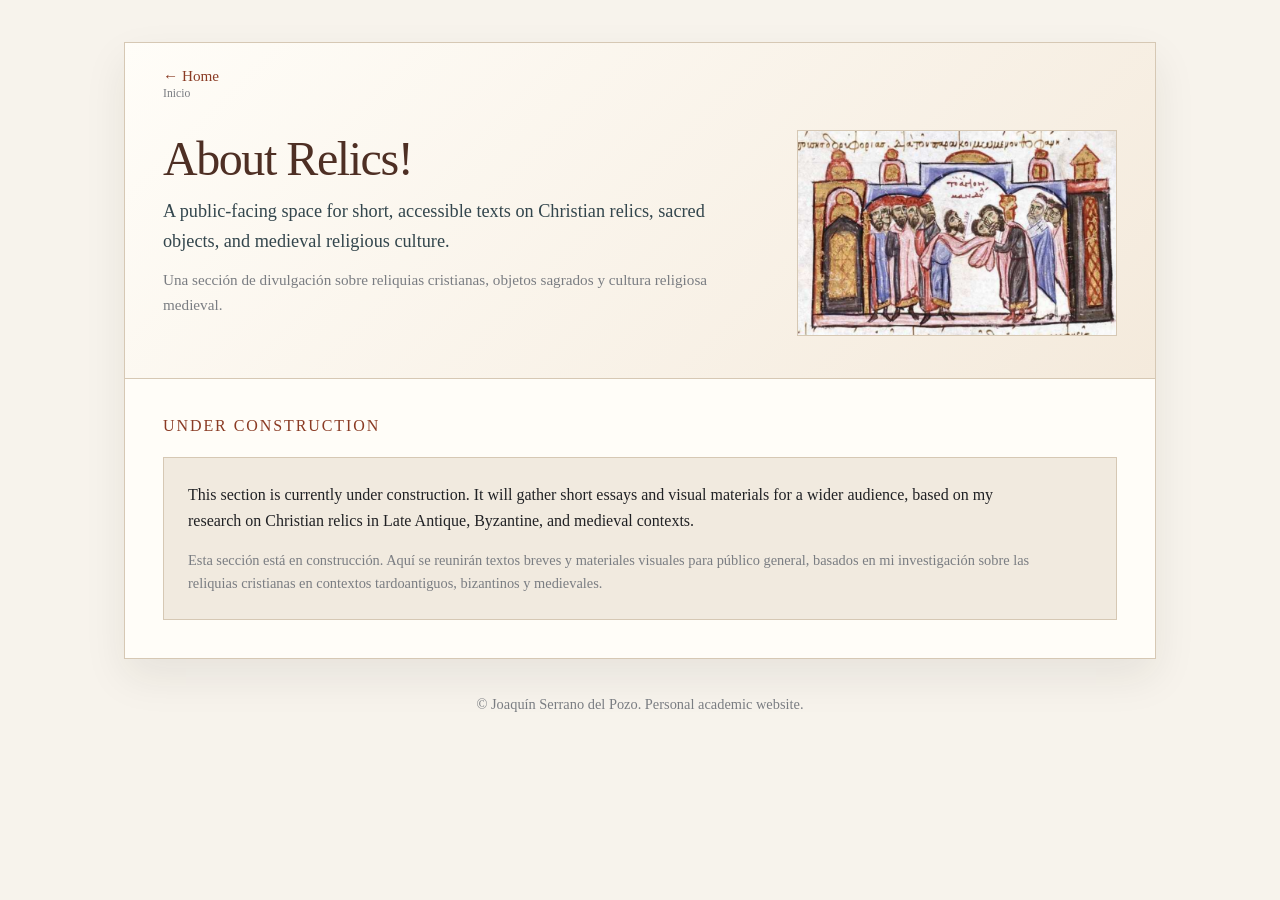
==== about-relics.html @ 99191d7c "Create about-relics.html" ====
<!DOCTYPE html>
<html lang="en">
<head>
  <meta charset="UTF-8" />
  <meta name="viewport" content="width=device-width, initial-scale=1.0" />

  <title>About Relics! | Joaquín Serrano del Pozo</title>

  <link rel="stylesheet" href="style.css" />

  <style>
    .relics-page-header {
      padding: 24px 38px 42px;
      border-bottom: 1px solid var(--line);
      background: linear-gradient(135deg, #fffdf8 0%, #f4eadc 100%);
    }

    .relics-nav {
      margin-bottom: 28px;
    }

    .relics-hero {
      display: grid;
      grid-template-columns: 1fr 320px;
      gap: 38px;
      align-items: center;
    }

    .relics-title {
      font-size: 3rem;
      font-weight: normal;
      line-height: 1.08;
      margin: 0 0 12px;
      color: var(--accent-dark);
      letter-spacing: -0.03em;
    }

    .relics-subtitle {
      font-size: 1.14rem;
      color: var(--blue-grey);
      max-width: 720px;
      margin: 0 0 12px;
    }

    .relics-note {
      color: var(--muted);
      font-size: 0.95rem;
      max-width: 720px;
    }

    .mandylion-image {
      width: 100%;
      border: 1px solid var(--line);
      background: #fff;
    }

    .construction-box {
      background: #f1eadf;
      border: 1px solid var(--line);
      padding: 24px;
      margin-top: 10px;
    }

    .construction-box p:last-child {
      margin-bottom: 0;
    }

    @media (max-width: 820px) {
      .relics-page-header {
        padding-left: 24px;
        padding-right: 24px;
      }

      .relics-hero {
        grid-template-columns: 1fr;
      }

      .relics-title {
        font-size: 2.35rem;
      }

      .mandylion-image {
        max-width: 360px;
      }
    }
  </style>
</head>

<body>
  <div class="page">
    <div class="site">
      <header class="relics-page-header">
        <nav class="relics-nav">
          <a href="index.html" class="nav-item">
            <span class="nav-main">← Home</span>
            <span class="nav-sub">Inicio</span>
          </a>
        </nav>

        <div class="relics-hero">
          <div>
            <h1 class="relics-title">About Relics!</h1>

            <p class="relics-subtitle">
              A public-facing space for short, accessible texts on Christian relics, sacred objects, and medieval religious culture.
            </p>

            <p class="relics-note">
              Una sección de divulgación sobre reliquias cristianas, objetos sagrados y cultura religiosa medieval.
            </p>
          </div>

          <img class="mandylion-image" src="Mandylion.png" alt="The Mandylion" />
        </div>
      </header>

      <main>
        <section>
          <h2>Under construction</h2>

          <div class="construction-box">
            <p>
              This section is currently under construction. It will gather short essays and visual materials for a wider audience, based on my research on Christian relics in Late Antique, Byzantine, and medieval contexts.
            </p>

            <p class="small-translation">
              Esta sección está en construcción. Aquí se reunirán textos breves y materiales visuales para público general, basados en mi investigación sobre las reliquias cristianas en contextos tardoantiguos, bizantinos y medievales.
            </p>
          </div>
        </section>
      </main>
    </div>

    <footer>
      © Joaquín Serrano del Pozo. Personal academic website.
    </footer>
  </div>
</body>
</html>
---- style.css ----
:root {
  --text: #202124;
  --muted: #7a7d82;
  --background: #f7f3ec;
  --paper: #fffdf8;
  --line: #d6c8b4;
  --accent: #8a3b24;
  --accent-dark: #4e2f24;
  --blue-grey: #33464d;
  --soft-blue: #e8eef0;
  --max-width: 1080px;
}

* {
  box-sizing: border-box;
}

html {
  scroll-behavior: smooth;
}

body {
  margin: 0;
  font-family: Georgia, "Times New Roman", serif;
  color: var(--text);
  background: var(--background);
  line-height: 1.62;
}

a {
  color: var(--accent);
  text-decoration: none;
  border-bottom: 1px solid transparent;
}

a:hover {
  border-bottom: 1px solid var(--accent);
}

.page {
  max-width: var(--max-width);
  margin: 0 auto;
  padding: 42px 24px 72px;
}

.site {
  background: var(--paper);
  border: 1px solid var(--line);
  box-shadow: 0 18px 40px rgba(40, 35, 25, 0.08);
}

header {
  padding: 24px 38px 32px;
  border-bottom: 1px solid var(--line);
  background: linear-gradient(135deg, #fffdf8 0%, #f4eadc 100%);
}

.hero-banner {
  width: 100%;
  height: 165px;
  margin-bottom: 24px;
  border: 1px solid var(--line);
  background-image:
    linear-gradient(rgba(255, 253, 248, 0.18), rgba(255, 253, 248, 0.18)),
    url("Procession%20relics%201037.jpg");
  background-size: cover;
  background-position: center 35%;
  background-repeat: no-repeat;
}

.topline {
  display: flex;
  justify-content: space-between;
  align-items: flex-start;
  gap: 20px;
  margin-bottom: 30px;
}

nav {
  display: flex;
  flex-wrap: wrap;
  gap: 22px;
  font-size: 0.95rem;
}

.nav-item {
  display: flex;
  flex-direction: column;
  line-height: 1.15;
}

.nav-main {
  font-size: 0.95rem;
}

.nav-sub {
  font-size: 0.73rem;
  color: var(--muted);
  margin-top: 3px;
}

.hero {
  display: grid;
  grid-template-columns: 1fr 180px;
  gap: 34px;
  align-items: end;
}

h1 {
  font-size: 3rem;
  font-weight: normal;
  line-height: 1.08;
  margin: 0 0 12px;
  color: var(--accent-dark);
  letter-spacing: -0.03em;
}

.subtitle {
  font-size: 1.22rem;
  color: var(--blue-grey);
  max-width: 760px;
  margin: 0 0 8px;
}

.subtitle-translation {
  font-size: 0.93rem;
  color: var(--muted);
  max-width: 760px;
  margin: 0 0 18px;
}

.affiliation {
  font-size: 1.06rem;
  color: var(--text);
  font-weight: 700;
  margin: 0;
}

.profile-photo {
  width: 100%;
  max-width: 180px;
  justify-self: end;
  aspect-ratio: 4 / 5;
  object-fit: cover;
  object-position: center;
  border: 1px solid var(--line);
  background: var(--soft-blue);
}

main {
  padding: 0 38px 38px;
}

section {
  padding: 34px 0;
  border-bottom: 1px solid var(--line);
}

section:last-child {
  border-bottom: none;
  padding-bottom: 0;
}

h2 {
  font-size: 1rem;
  font-weight: normal;
  text-transform: uppercase;
  letter-spacing: 0.12em;
  color: var(--accent);
  margin: 0 0 18px;
}

h3 {
  font-size: 1.1rem;
  font-weight: normal;
  color: var(--accent-dark);
  margin: 24px 0 10px;
}

p {
  margin: 0 0 15px;
  max-width: 850px;
}

ul {
  margin: 0;
  padding-left: 22px;
  max-width: 880px;
}

li {
  margin-bottom: 10px;
}

.two-columns {
  display: grid;
  grid-template-columns: 1fr 1fr;
  gap: 28px;
}

.career-list {
  list-style: none;
  padding-left: 0;
}

.career-list li {
  padding: 12px 0;
  border-bottom: 1px solid #eadfce;
}

.career-list li:last-child {
  border-bottom: none;
}

.year {
  display: inline-block;
  min-width: 150px;
  color: var(--accent);
}

.book-feature {
  display: grid;
  grid-template-columns: 220px 1fr;
  gap: 28px;
  align-items: start;
  background: #f1eadf;
  border: 1px solid var(--line);
  padding: 22px;
  margin-bottom: 26px;
}

.book-feature img {
  width: 100%;
  border: 1px solid var(--line);
  background: #fff;
}

.book-feature h3 {
  margin-top: 0;
  font-size: 1.25rem;
}

.publication-list {
  list-style: none;
  padding-left: 0;
}

.publication-list li {
  margin-bottom: 15px;
}

.pub-title {
  display: block;
}

.pub-details {
  display: block;
  color: var(--muted);
  font-size: 0.96rem;
}

.spanish-note {
  margin-top: 22px;
  padding-left: 18px;
  border-left: 2px solid #eadfce;
  color: var(--muted);
  font-size: 0.9rem;
}

.small-translation {
  color: var(--muted);
  font-size: 0.9rem;
}

.links {
  display: flex;
  flex-wrap: wrap;
  gap: 14px;
  margin-top: 10px;
}

.link-button {
  display: inline-block;
  padding: 7px 11px;
  border: 1px solid var(--line);
  background: #fffaf1;
  color: var(--accent-dark);
}

.link-button:hover {
  border-color: var(--accent);
}

.muted {
  color: var(--muted);
}

footer {
  margin-top: 34px;
  color: var(--muted);
  font-size: 0.9rem;
  text-align: center;
}

@media (max-width: 820px) {
  .page {
    padding: 22px 14px 48px;
  }

  header,
  main {
    padding-left: 24px;
    padding-right: 24px;
  }

  .hero-banner {
    height: 120px;
  }

  .topline {
    display: block;
  }

  nav {
    margin-bottom: 14px;
    gap: 16px;
  }

  .hero {
    grid-template-columns: 1fr;
  }

  .profile-photo {
    max-width: 180px;
    justify-self: start;
  }

  h1 {
    font-size: 2.35rem;
  }

  .two-columns,
  .book-feature {
    grid-template-columns: 1fr;
  }

  .year {
    display: block;
    margin-bottom: 2px;
  }
}
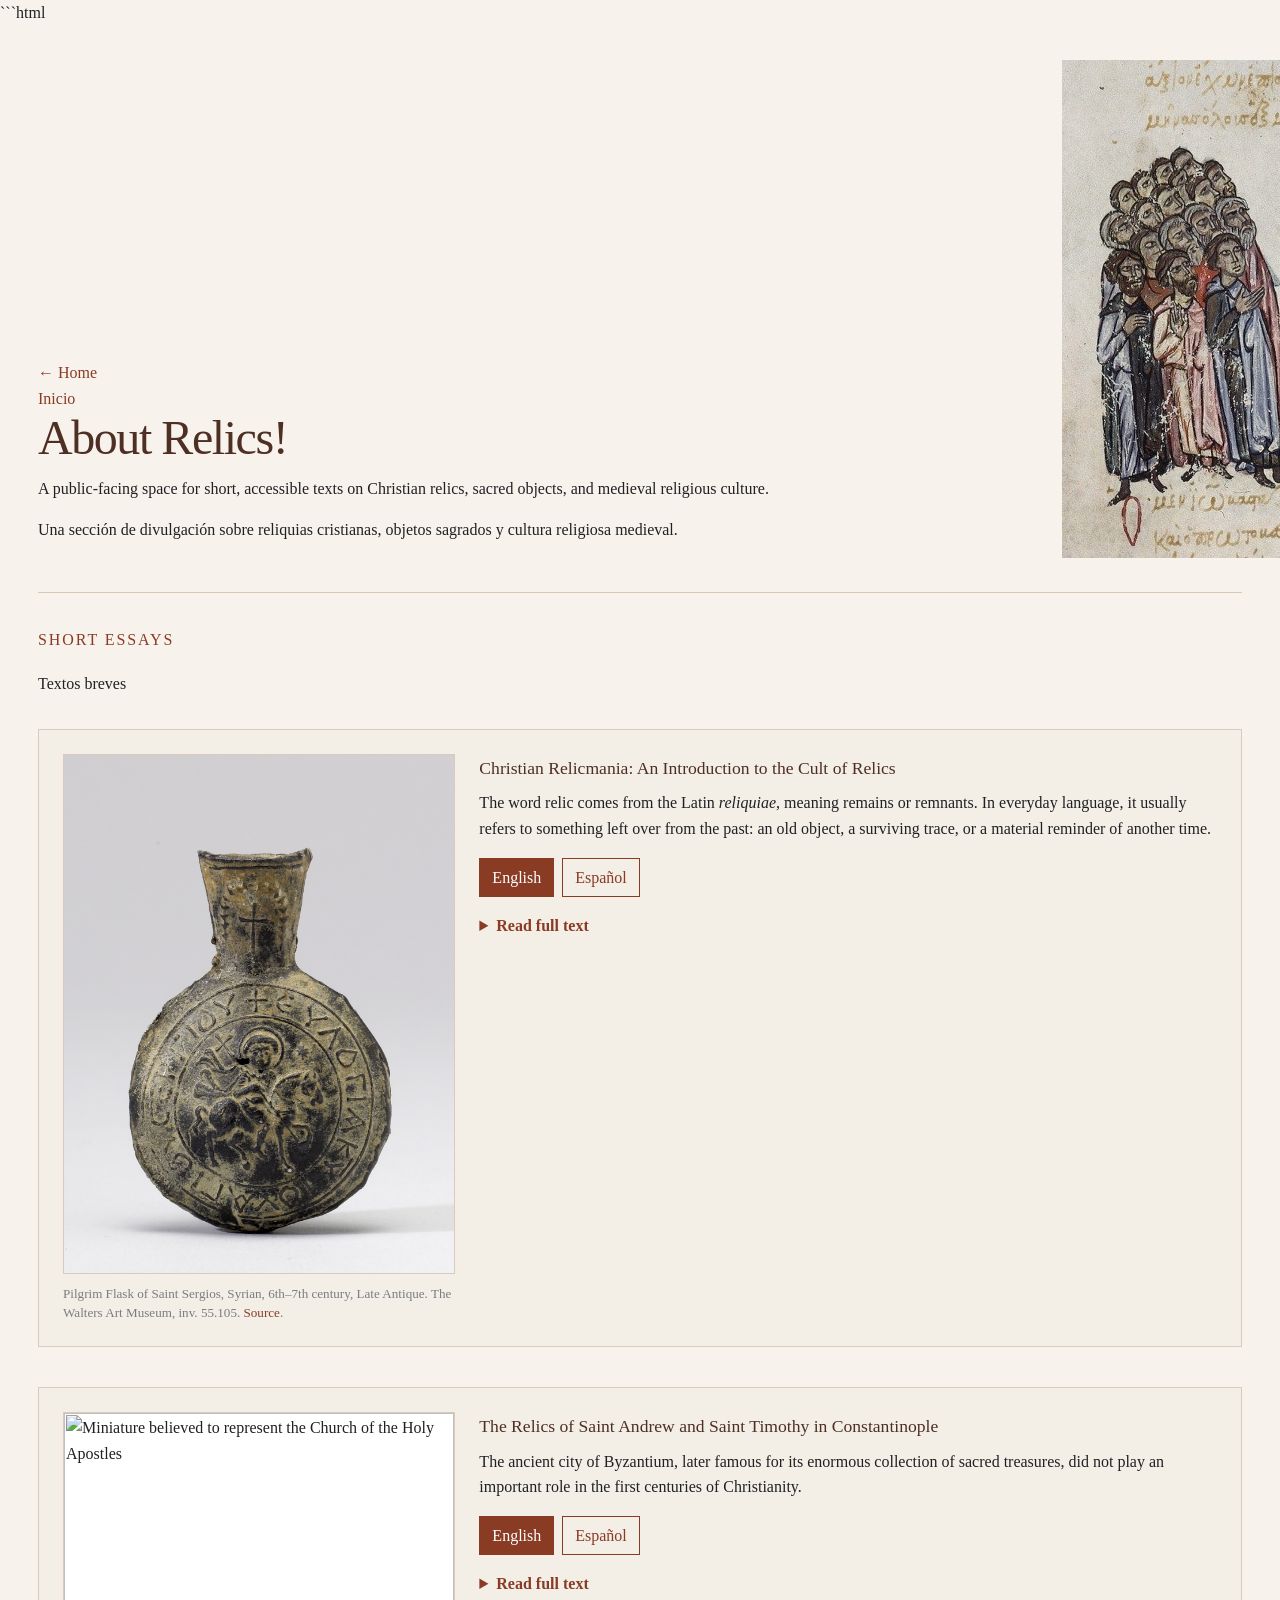
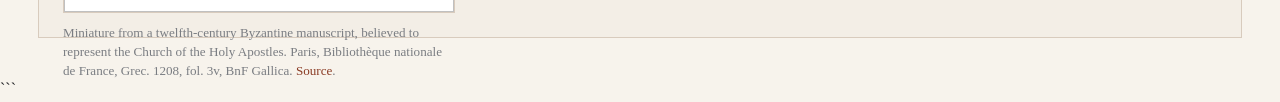
==== commit 002e887d: "Update about-relics.html" ====
--- a/about-relics.html
+++ b/about-relics.html
@@ -1,139 +1,382 @@
+```html
 <!DOCTYPE html>
 <html lang="en">
 <head>
   <meta charset="UTF-8" />
   <meta name="viewport" content="width=device-width, initial-scale=1.0" />
-
   <title>About Relics! | Joaquín Serrano del Pozo</title>
-
   <link rel="stylesheet" href="style.css" />
 
   <style>
-    .relics-page-header {
-      padding: 24px 38px 42px;
-      border-bottom: 1px solid var(--line);
-      background: linear-gradient(135deg, #fffdf8 0%, #f4eadc 100%);
-    }
-
-    .relics-nav {
-      margin-bottom: 28px;
-    }
-
-    .relics-hero {
+    .relics-list {
       display: grid;
-      grid-template-columns: 1fr 320px;
-      gap: 38px;
-      align-items: center;
-    }
-
-    .relics-title {
-      font-size: 3rem;
-      font-weight: normal;
-      line-height: 1.08;
-      margin: 0 0 12px;
-      color: var(--accent-dark);
-      letter-spacing: -0.03em;
-    }
-
-    .relics-subtitle {
-      font-size: 1.14rem;
-      color: var(--blue-grey);
-      max-width: 720px;
-      margin: 0 0 12px;
-    }
-
-    .relics-note {
-      color: var(--muted);
+      gap: 2.5rem;
+      margin-top: 2rem;
+    }
+
+    .relic-article {
+      border: 1px solid var(--border, #d8cbbd);
+      background: var(--panel, #f3eee6);
+      padding: 1.5rem;
+    }
+
+    .relic-article-grid {
+      display: grid;
+      grid-template-columns: minmax(220px, 34%) 1fr;
+      gap: 1.5rem;
+      align-items: start;
+    }
+
+    .relic-article figure {
+      margin: 0;
+    }
+
+    .relic-article img {
+      width: 100%;
+      height: auto;
+      display: block;
+      border: 1px solid var(--border, #d8cbbd);
+      background: #fff;
+    }
+
+    .relic-article figcaption {
+      margin-top: 0.6rem;
+      font-size: 0.82rem;
+      line-height: 1.45;
+      color: var(--muted, #6f6a66);
+    }
+
+    .relic-article h3 {
+      margin-top: 0;
+      margin-bottom: 0.5rem;
+    }
+
+    .language-switch {
+      display: flex;
+      gap: 0.5rem;
+      margin: 1rem 0;
+      flex-wrap: wrap;
+    }
+
+    .language-switch button {
+      border: 1px solid var(--accent, #8a2f13);
+      background: transparent;
+      color: var(--accent, #8a2f13);
+      padding: 0.35rem 0.75rem;
+      font: inherit;
+      cursor: pointer;
+    }
+
+    .language-switch button[aria-pressed="true"] {
+      background: var(--accent, #8a2f13);
+      color: #fff;
+    }
+
+    .lang-version {
+      display: none;
+    }
+
+    .lang-version.active {
+      display: block;
+    }
+
+    .relic-article details {
+      margin-top: 1rem;
+    }
+
+    .relic-article summary {
+      cursor: pointer;
+      color: var(--accent, #8a2f13);
+      font-weight: 600;
+      margin-bottom: 1rem;
+    }
+
+    .bibliography {
+      margin-top: 1.25rem;
+      padding-left: 1.2rem;
       font-size: 0.95rem;
-      max-width: 720px;
-    }
-
-    .mandylion-image {
-      width: 100%;
-      border: 1px solid var(--line);
-      background: #fff;
-    }
-
-    .construction-box {
-      background: #f1eadf;
-      border: 1px solid var(--line);
-      padding: 24px;
-      margin-top: 10px;
-    }
-
-    .construction-box p:last-child {
-      margin-bottom: 0;
-    }
-
-    @media (max-width: 820px) {
-      .relics-page-header {
-        padding-left: 24px;
-        padding-right: 24px;
-      }
-
-      .relics-hero {
+    }
+
+    @media (max-width: 760px) {
+      .relic-article-grid {
         grid-template-columns: 1fr;
       }
-
-      .relics-title {
-        font-size: 2.35rem;
-      }
-
-      .mandylion-image {
-        max-width: 360px;
-      }
     }
   </style>
 </head>
 
 <body>
-  <div class="page">
-    <div class="site">
-      <header class="relics-page-header">
-        <nav class="relics-nav">
-          <a href="index.html" class="nav-item">
-            <span class="nav-main">← Home</span>
-            <span class="nav-sub">Inicio</span>
-          </a>
-        </nav>
-
-        <div class="relics-hero">
-          <div>
-            <h1 class="relics-title">About Relics!</h1>
-
-            <p class="relics-subtitle">
-              A public-facing space for short, accessible texts on Christian relics, sacred objects, and medieval religious culture.
-            </p>
-
-            <p class="relics-note">
-              Una sección de divulgación sobre reliquias cristianas, objetos sagrados y cultura religiosa medieval.
-            </p>
+  <main>
+    <section class="hero page-hero">
+      <div>
+        <a class="back-link" href="index.html">← Home<br><span>Inicio</span></a>
+        <h1>About Relics!</h1>
+        <p>A public-facing space for short, accessible texts on Christian relics, sacred objects, and medieval religious culture.</p>
+        <p class="spanish">Una sección de divulgación sobre reliquias cristianas, objetos sagrados y cultura religiosa medieval.</p>
+      </div>
+
+      <img src="Procession relics 1037.jpg" alt="Medieval image of a relic procession" />
+    </section>
+
+    <section>
+      <h2>Short essays</h2>
+      <p class="spanish">Textos breves</p>
+
+      <div class="relics-list">
+
+        <article class="relic-article" id="christian-relicmania" data-current-lang="en">
+          <div class="relic-article-grid">
+            <figure>
+              <img src="FlaskSaintSergius.jpg" alt="Pilgrim flask of Saint Sergios" />
+              <figcaption>
+                Pilgrim Flask of Saint Sergios, Syrian, 6th–7th century, Late Antique. The Walters Art Museum, inv. 55.105.
+                <a href="https://art.thewalters.org/object/55.105/" target="_blank" rel="noopener">Source</a>.
+              </figcaption>
+            </figure>
+
+            <div>
+              <div class="lang-version lang-en active">
+                <h3>Christian Relicmania: An Introduction to the Cult of Relics</h3>
+                <p>The word relic comes from the Latin <em>reliquiae</em>, meaning remains or remnants. In everyday language, it usually refers to something left over from the past: an old object, a surviving trace, or a material reminder of another time.</p>
+              </div>
+
+              <div class="lang-version lang-es">
+                <h3>Reliquiomanía cristiana: una introducción al culto de las reliquias</h3>
+                <p>La palabra reliquia viene del latín <em>reliquiae</em>, que significa restos o remanentes. En el lenguaje común, suele referirse a algo que queda del pasado: un objeto antiguo, un vestigio o una huella material de otra época.</p>
+              </div>
+
+              <div class="language-switch" aria-label="Choose language">
+                <button type="button" data-article="christian-relicmania" data-lang="en" aria-pressed="true">English</button>
+                <button type="button" data-article="christian-relicmania" data-lang="es" aria-pressed="false">Español</button>
+              </div>
+
+              <details>
+                <summary>
+                  <span class="summary-en">Read full text</span>
+                  <span class="summary-es" style="display:none;">Leer texto completo</span>
+                </summary>
+
+                <div class="lang-version lang-en active">
+                  <p>In this broad sense, all human cultures preserve relics of some kind, from family heirlooms and ancestral objects to national monuments, documents, and treasures.</p>
+
+                  <p>Many religions have also preserved and honoured relics. Buddhism, for example, developed important traditions around the bodily remains of holy figures. In Islam, some objects associated with the Prophet Muhammad and the first caliphs have also been preserved and respected. Christianity, however, gave relics an especially central role. From Late Antiquity onward, Christian thinkers developed a theological defence of relic veneration, and relics became a major part of Christian religious life, especially during the Middle Ages.</p>
+
+                  <p>In a specifically Christian sense, relics are the bodily remains of saints and sacred figures, such as Christ and the Virgin Mary, or objects sanctified through contact with these figures or with their remains. For centuries, Christians venerated holy relics as instruments through which faith, the intercession of the saints, and the power of God could work miracles. Relics were used in many contexts: the consecration of churches, healing rituals, exorcisms, prayers during disasters, solemn oaths, public processions, and even military ceremonies.</p>
+
+                  <h4>The Study of Relics</h4>
+
+                  <p>The modern study of Christian relics has its roots in the religious debates that divided Europe from the sixteenth century onward. Protestant reformers rejected the cult of saints and relics, together with the veneration of images, as superstitions of the Roman Church. They questioned the reliability of saints’ lives, the antiquity of Catholic traditions, and the authenticity of many relics.</p>
+
+                  <p>Catholic scholars responded by defending these practices with historical arguments and documentary evidence. This context gave rise to major scholarly projects, such as the Bollandist Society and the <em>Acta Sanctorum</em>. Although these works were shaped by confessional debate, they also helped create the foundations for the historical study of saints and relics.</p>
+
+                  <p>During the Enlightenment, relics were often dismissed as signs of superstition, fraud, or irrational belief. More modern academic approaches appeared in the twentieth century, especially among historians of religion, art, and Late Antiquity. A major shift came in the 1970s with the work of Peter Brown, who argued that the cult of saints was not simply a symptom of decline or superstition, but one of the great cultural transformations of Late Antiquity. Since then, the study of relics has expanded enormously. Scholars now examine relics as religious, social, political, artistic, and material objects.</p>
+
+                  <h4>The Origins of the Cult of Relics</h4>
+
+                  <p>Historians influenced by Protestant polemics often saw the cult of saints and relics as a survival of paganism. According to this view, relic veneration was one example of how early Christianity had been “contaminated” by non-Christian practices after the legalisation and officialisation of the Church under Constantine.</p>
+
+                  <p>This idea had a long influence. Even today, it is common to hear that the cult of saints was simply a continuation of pagan polytheism, or that the cult of relics was just a Christian version of older magical and amuletic practices. But this explanation is too simple. Peter Brown showed that the rise of the cult of saints was better understood as a new cultural phenomenon of Late Antiquity. It had connections with older ideas and practices, but it was not merely a passive survival of pagan religion.</p>
+
+                  <p>Robert Wiśniewski has made a similar argument for relics. In his study of the beginnings of the cult of relics, he argues that Christian relic veneration emerged above all in the second half of the fourth century. It developed from the veneration of martyrs’ tombs and from reports of miracles, especially healings and exorcisms, that were said to occur at those places.</p>
+
+                  <p>Other scholars have added important nuances. The Christian cult of relics was new, but it did not appear in a cultural vacuum. It developed in the religious world of the late antique Mediterranean and Near East, where people already believed in sacred places, holy bodies, protective objects, and contact with divine power. The cult of heroes’ tombs in the Greco-Roman world, the veneration of biblical figures, and the use of amulets all formed part of this wider background.</p>
+
+                  <p>The key point is balance. We should not reduce the Christian cult of relics to a simple continuation of pagan practices. But neither should we imagine that it emerged without any connection to the world around it. It was a new Christian development, shaped by older cultural expectations and by biblical traditions.</p>
+
+                  <p>In the Acts of the Apostles, cloths that had touched Saint Paul were said to heal the sick and drive away evil spirits. This shows that ideas about holy contact, protection, and healing objects existed among Christians from a very early period. The Ark of the Covenant, the staff of Moses, and other sacred objects from the Old Testament also gave Christians powerful models for thinking about holy matter.</p>
+
+                  <p>However, perhaps the most interesting aspect of the Christian cult of relics is that it gave rise to ideas and practices that were completely new, or at least highly unusual, in the pre-Christian ancient world. These included, for example, the theft of relics and the ritual humiliation of relics, both analysed in the studies of Patrick Geary. These practices are not only curious and fascinating; they also show how, through the study of relics, we can approach the ways in which people in the past understood the relationship between the divine and material culture, as well as the presence of the supernatural in the everyday world around them.</p>
+
+                  <h4>Basic Bibliography</h4>
+                  <ul class="bibliography">
+                    <li>Brown, Peter. “The Rise and Function of the Holy Man in Late Antiquity.” <em>Journal of Roman Studies</em> 61 (1971): 80–101.</li>
+                    <li>Brown, Peter. <em>The Cult of the Saints: Its Rise and Function in Latin Christianity</em>. Chicago: University of Chicago Press, 1981.</li>
+                    <li>Delehaye, Hippolyte. <em>Les origines du culte des martyrs</em>. Brussels: Société des Bollandistes, 1912.</li>
+                    <li>Frolow, Anatole. <em>La relique de la Vraie Croix: recherches sur le développement d’un culte</em>. Paris: Institut français d’études byzantines, 1961.</li>
+                    <li>Geary, Patrick J. <em>Furta Sacra: Thefts of Relics in the Central Middle Ages</em>. Princeton: Princeton University Press, 1978. Revised edition, 1991.</li>
+                    <li>Hahn, Cynthia, and Holger A. Klein, eds. <em>Saints and Sacred Matter: The Cult of Relics in Byzantium and Beyond</em>. Washington, DC: Dumbarton Oaks Research Library and Collection, 2015.</li>
+                    <li>Smith, Julia M. H. “Portable Christianity: Relics in the Medieval West, c. 700–1200.” <em>Proceedings of the British Academy</em> 181 (2012): 143–167.</li>
+                    <li>Wiśniewski, Robert. <em>The Beginnings of the Cult of Relics</em>. Oxford: Oxford University Press, 2019.</li>
+                    <li>Wortley, John. <em>Studies on the Cult of Relics in Byzantium up to 1204</em>. Farnham, Surrey: Ashgate Variorum, 2009.</li>
+                  </ul>
+                </div>
+
+                <div class="lang-version lang-es">
+                  <p>En este sentido amplio, todas las culturas humanas conservan reliquias de algún tipo, desde recuerdos familiares y objetos ancestrales hasta monumentos, documentos y tesoros nacionales.</p>
+
+                  <p>Muchas religiones también han preservado y honrado reliquias. El budismo, por ejemplo, desarrolló importantes tradiciones en torno a los restos corporales de figuras santas. En el islam, algunos objetos asociados con el profeta Mahoma y los primeros califas también han sido conservados y respetados. Sin embargo, el cristianismo dio a las reliquias un lugar especialmente central. Desde la Antigüedad Tardía, los pensadores cristianos desarrollaron una defensa teológica de su veneración, y las reliquias se convirtieron en una parte fundamental de la vida religiosa cristiana, sobre todo durante la Edad Media.</p>
+
+                  <p>En un sentido específicamente cristiano, las reliquias son los restos corporales de los santos y de figuras sagradas, como Cristo y la Virgen María, o bien objetos santificados por el contacto con estas figuras o con sus restos. Durante siglos, los cristianos veneraron las santas reliquias como instrumentos a través de los cuales la fe, la intercesión de los santos y el poder de Dios podían obrar milagros. Las reliquias fueron usadas en muchos contextos: la consagración de iglesias, ritos de sanación, exorcismos, plegarias durante desastres, juramentos solemnes, procesiones públicas e incluso ceremonias militares.</p>
+
+                  <h4>El estudio de las reliquias</h4>
+
+                  <p>El estudio moderno de las reliquias cristianas tiene sus raíces en los debates religiosos que dividieron Europa desde el siglo XVI en adelante. Los reformadores protestantes rechazaron el culto de los santos y las reliquias, junto con la veneración de imágenes, como supersticiones de la Iglesia romana. También cuestionaron la confiabilidad de las vidas de santos, la antigüedad de las tradiciones católicas y la autenticidad de muchas reliquias.</p>
+
+                  <p>Los estudiosos católicos respondieron defendiendo estas prácticas mediante argumentos históricos y evidencia documental. En este contexto surgieron grandes proyectos eruditos, como la Sociedad de los Bolandistas y los <em>Acta Sanctorum</em>. Aunque estas obras estaban marcadas por el debate confesional, también ayudaron a crear las bases del estudio histórico de los santos y las reliquias.</p>
+
+                  <p>Durante la Ilustración, las reliquias fueron muchas veces descartadas como señales de superstición, fraude o creencias irracionales. Los enfoques académicos más modernos aparecieron en el siglo XX, sobre todo entre historiadores de la religión, del arte y de la Antigüedad Tardía. Un cambio fundamental se produjo en la década de 1970 con los trabajos de Peter Brown, quien sostuvo que el culto de los santos no debía entenderse simplemente como decadencia o superstición, sino como una de las grandes transformaciones culturales de la Antigüedad Tardía. Desde entonces, el estudio de las reliquias se ha expandido enormemente. Hoy los académicos las estudian como objetos religiosos, sociales, políticos, artísticos y materiales.</p>
+
+                  <h4>Los orígenes del culto a las reliquias</h4>
+
+                  <p>La historiografía influida por las polémicas protestantes solía ver el culto a los santos y a las reliquias como una supervivencia del paganismo. Según esta interpretación, la veneración de reliquias sería un ejemplo de cómo el cristianismo primitivo fue “contaminado” por prácticas no cristianas después de la legalización y oficialización de la Iglesia bajo Constantino.</p>
+
+                  <p>Esta idea tuvo una larga influencia. Incluso hoy es común escuchar que el culto a los santos fue simplemente una continuación del politeísmo pagano, o que el culto a las reliquias fue apenas una versión cristiana de antiguas prácticas mágicas y amuléticas. Pero esta explicación es demasiado simple. Peter Brown mostró que el desarrollo del culto de los santos se entiende mejor como un fenómeno cultural nuevo de la Antigüedad Tardía. Tuvo conexiones con ideas y prácticas anteriores, pero no fue una simple supervivencia pasiva del paganismo.</p>
+
+                  <p>Robert Wiśniewski ha desarrollado un argumento parecido para las reliquias. En su estudio sobre los inicios del culto a las reliquias, sostiene que la veneración cristiana de estos objetos surgió sobre todo en la segunda mitad del siglo IV. Se desarrolló a partir de la veneración de las tumbas de los mártires y de los relatos de milagros, especialmente curaciones y exorcismos, que supuestamente ocurrían en esos lugares.</p>
+
+                  <p>Otros académicos han agregado matices importantes. El culto cristiano a las reliquias fue nuevo, pero no apareció en un vacío cultural. Se desarrolló dentro del mundo religioso del Mediterráneo y el Medio Oriente tardoantiguos, donde ya existían creencias sobre lugares sagrados, cuerpos santos, objetos protectores y contacto con el poder divino. El culto a las tumbas de los héroes en el mundo grecorromano, la veneración de figuras bíblicas y el uso de amuletos formaban parte de ese trasfondo más amplio.</p>
+
+                  <p>El punto clave es mantener el equilibrio. No conviene reducir el culto cristiano a las reliquias a una simple continuación de prácticas paganas. Pero tampoco hay que imaginar que surgió sin ninguna conexión con el mundo que lo rodeaba. Fue un desarrollo cristiano nuevo, formado dentro de expectativas culturales más antiguas y también dentro de tradiciones bíblicas.</p>
+
+                  <p>En los Hechos de los Apóstoles, se dice que los paños que habían tocado a san Pablo sanaban a los enfermos y expulsaban espíritus malignos. Esto muestra que las ideas sobre contacto santo, protección y objetos sanadores existían entre los cristianos desde una época muy temprana. El Arca de la Alianza, el bastón de Moisés y otros objetos sagrados del Antiguo Testamento también ofrecieron modelos poderosos para pensar la materia santa.</p>
+
+                  <p>Sin embargo, quizás lo más interesante del culto cristiano a las reliquias es que dio origen a ideas y prácticas completamente novedosas, o al menos muy poco comunes en el mundo antiguo precristiano. Entre ellas se encuentran, por ejemplo, el robo de reliquias o los ritos de humillación de reliquias, analizados en los estudios de Patrick Geary. Estas prácticas no sólo son curiosas y fascinantes; también muestran cómo, a través del estudio de las reliquias, podemos acercarnos a la forma en que la gente del pasado entendía la relación entre lo divino y la cultura material, así como la presencia de lo sobrenatural en el mundo cotidiano que la rodeaba.</p>
+
+                  <h4>Bibliografía básica</h4>
+                  <ul class="bibliography">
+                    <li>Brown, Peter. “The Rise and Function of the Holy Man in Late Antiquity.” <em>Journal of Roman Studies</em> 61 (1971): 80–101.</li>
+                    <li>Brown, Peter. <em>The Cult of the Saints: Its Rise and Function in Latin Christianity</em>. Chicago: University of Chicago Press, 1981.</li>
+                    <li>Delehaye, Hippolyte. <em>Les origines du culte des martyrs</em>. Brussels: Société des Bollandistes, 1912.</li>
+                    <li>Frolow, Anatole. <em>La relique de la Vraie Croix: recherches sur le développement d’un culte</em>. Paris: Institut français d’études byzantines, 1961.</li>
+                    <li>Geary, Patrick J. <em>Furta Sacra: Thefts of Relics in the Central Middle Ages</em>. Princeton: Princeton University Press, 1978. Edición revisada, 1991.</li>
+                    <li>Hahn, Cynthia, and Holger A. Klein, eds. <em>Saints and Sacred Matter: The Cult of Relics in Byzantium and Beyond</em>. Washington, DC: Dumbarton Oaks Research Library and Collection, 2015.</li>
+                    <li>Smith, Julia M. H. “Portable Christianity: Relics in the Medieval West, c. 700–1200.” <em>Proceedings of the British Academy</em> 181 (2012): 143–167.</li>
+                    <li>Wiśniewski, Robert. <em>The Beginnings of the Cult of Relics</em>. Oxford: Oxford University Press, 2019.</li>
+                    <li>Wortley, John. <em>Studies on the Cult of Relics in Byzantium up to 1204</em>. Farnham, Surrey: Ashgate Variorum, 2009.</li>
+                  </ul>
+                </div>
+              </details>
+            </div>
           </div>
-
-          <img class="mandylion-image" src="Mandylion.png" alt="The Mandylion" />
-        </div>
-      </header>
-
-      <main>
-        <section>
-          <h2>Under construction</h2>
-
-          <div class="construction-box">
-            <p>
-              This section is currently under construction. It will gather short essays and visual materials for a wider audience, based on my research on Christian relics in Late Antique, Byzantine, and medieval contexts.
-            </p>
-
-            <p class="small-translation">
-              Esta sección está en construcción. Aquí se reunirán textos breves y materiales visuales para público general, basados en mi investigación sobre las reliquias cristianas en contextos tardoantiguos, bizantinos y medievales.
-            </p>
+        </article>
+
+        <article class="relic-article" id="andrew-timothy" data-current-lang="en">
+          <div class="relic-article-grid">
+            <figure>
+              <img src="HolyApostlesChurch.jpg" alt="Miniature believed to represent the Church of the Holy Apostles" />
+              <figcaption>
+                Miniature from a twelfth-century Byzantine manuscript, believed to represent the Church of the Holy Apostles. Paris, Bibliothèque nationale de France, Grec. 1208, fol. 3v, BnF Gallica.
+                <a href="https://gallica.bnf.fr/ark:/12148/btv1b55013447b/f18.item" target="_blank" rel="noopener">Source</a>.
+              </figcaption>
+            </figure>
+
+            <div>
+              <div class="lang-version lang-en active">
+                <h3>The Relics of Saint Andrew and Saint Timothy in Constantinople</h3>
+                <p>The ancient city of Byzantium, later famous for its enormous collection of sacred treasures, did not play an important role in the first centuries of Christianity.</p>
+              </div>
+
+              <div class="lang-version lang-es">
+                <h3>Las reliquias de san Andrés y san Timoteo en Constantinopla</h3>
+                <p>La antigua ciudad de Bizancio, que más tarde sería famosa por su enorme colección de tesoros sagrados, no tuvo un papel importante en los primeros siglos del cristianismo.</p>
+              </div>
+
+              <div class="language-switch" aria-label="Choose language">
+                <button type="button" data-article="andrew-timothy" data-lang="en" aria-pressed="true">English</button>
+                <button type="button" data-article="andrew-timothy" data-lang="es" aria-pressed="false">Español</button>
+              </div>
+
+              <details>
+                <summary>
+                  <span class="summary-en">Read full text</span>
+                  <span class="summary-es" style="display:none;">Leer texto completo</span>
+                </summary>
+
+                <div class="lang-version lang-en active">
+                  <p>For this reason, when Constantine founded the New Rome there in 324, the city did not possess especially important relics, apart from the bodies of a few little-known local martyrs. The great collection of relics that later made Constantinople famous was formed gradually, through sacred objects and remains brought from other parts of the Empire.</p>
+
+                  <p>The earliest translations of relics were often attributed to Constantine the Great. This is not surprising, since the Byzantines tended to associate almost everything connected with the origins of their capital with Constantine. However, as John Wortley pointed out, there is no clear contemporary evidence that major relic translations to Constantinople took place during his reign. The earliest known importations seem to belong instead to the reign of his son, Constantius II, between 337 and 361. Later, during the fifth century, especially under Theodosius II and his sister Pulcheria, the arrival of relics in the capital became much more frequent.</p>
+
+                  <p>These early translations formed part of the wider Christianisation of the imperial city. Constantinople was the capital of the Eastern Roman Empire, an empire that from the mid-fourth century onward increasingly identified itself with Christianity. Yet the New Rome on the Bosporus could not yet compete with the Christian prestige of other cities of the Empire. Rome had the tombs of Peter and Paul. Jerusalem preserved the places associated with the life, death, and resurrection of Christ. Antioch, Ephesus, and other cities of the eastern Mediterranean possessed ancient apostolic and martyrial traditions. Constantinople, by contrast, was a new capital, and much of its Christian prestige had to be built through churches, ceremonies, sacred stories, and relics.</p>
+
+                  <p>In this context, we can understand the arrival of the relics of Saint Andrew and Saint Timothy, normally associated also with those of Saint Luke. According to the most widely accepted tradition, these relics were translated to Constantinople around the middle of the fourth century, probably between 356 and 357, during the reign of Constantius II. The relics of Saint Andrew are said to have come from Patras, in Greece; those of Saint Timothy from Ephesus; and those of Saint Luke from Thebes. The exact details are difficult to reconstruct, because the sources are late and sometimes contradictory, but tradition places these relics among the first major sacred importations to the capital.</p>
+
+                  <p>The place where they were deposited was especially significant: the church of the Holy Apostles. This building occupied a central place in the religious and political life of Constantinople. It was linked to the memory of the apostles and also to imperial power, because Constantine’s mausoleum stood there and many later Byzantine emperors would also be buried there. The presence of apostolic relics in this space strengthened the association between imperial power and Christianity, helping to present the authority of the emperors as part of a sacred order.</p>
+
+                  <p>Saint Andrew had particular importance. According to Christian tradition, he was one of the first disciples called by Christ and the brother of Saint Peter. His presence in Constantinople allowed the capital to be connected with apostolic authority. Over time, this association became even more important, as Byzantine tradition came to present Andrew as the founder of the Church of Byzantium. This idea developed more strongly in later centuries, but the presence of his relics in the capital helped give it a material and symbolic foundation.</p>
+
+                  <p>Saint Timothy, for his part, did not belong to the group of the twelve apostles, but he was a figure very close to the origins of Christianity. He was a disciple and collaborator of Saint Paul, and his relics connected Constantinople with Pauline memory and with the first expansion of Christianity in the eastern Mediterranean.</p>
+
+                  <p>The arrival of these relics also shows an important change in the Christian understanding of holy bodies. In Roman tradition, moving human remains from one tomb to another was a delicate and even problematic action. Funerary laws and customs protected the rest of the dead. During Late Antiquity, however, a new Christian sensibility began to take shape. The remains of the saints could be moved, deposited under altars, and brought to new cities, because they were seen as sacred presences capable of protecting, healing, and bringing the faithful closer to the power of God.</p>
+
+                  <p>For this reason, the translation of the relics of Saint Andrew and Saint Timothy to Constantinople was a key episode in the formation of the Christian identity of the New Rome. The city did not automatically inherit the religious prestige of the great apostolic centres of ancient Christianity. It built that prestige over time, through the arrival of relics, the foundation of churches, and the creation of new sacred traditions. Over the centuries, Constantinople would gather one of the most famous collections of relics in the Christian world. Among the first steps in that history were the relics of Andrew, Timothy, and Luke, brought from different parts of the Empire during the reign of Constantius II, deposited in the church of the Holy Apostles, and placed at the service of the religious and imperial memory of the capital.</p>
+
+                  <h4>Basic Bibliography</h4>
+                  <ul class="bibliography">
+                    <li>Klein, Holger A. “Sacred Relics and Imperial Ceremonies at the Great Palace of Constantinople.” In <em>Visualisierungen von Herrschaft</em>, edited by Franz Alto Bauer, 79–99. Byzas 5. Istanbul: Ege Yayınları, 2006.</li>
+                    <li>Mango, Cyril. “Constantine’s Mausoleum and the Translation of Relics.” <em>Byzantinische Zeitschrift</em> 83, no. 1 (1990): 51–62.</li>
+                    <li>Woods, David. “The Date of the Translation of the Relics of SS. Luke and Andrew to Constantinople.” <em>Vigiliae Christianae</em> 45, no. 3 (1991): 286–292.</li>
+                    <li>Wortley, John. “The Earliest Relic-Importations to Constantinople.” <em>Pecia: Ressources en médiévistique</em> 8–11, no. 1 (2005): 207–225.</li>
+                  </ul>
+                </div>
+
+                <div class="lang-version lang-es">
+                  <p>Por eso, cuando Constantino fundó allí la Nueva Roma en el año 324, la ciudad no contaba con reliquias especialmente importantes, salvo los cuerpos de algunos mártires locales poco conocidos. La gran colección de reliquias que más tarde haría célebre a Constantinopla se formó gradualmente, a través de objetos y restos sagrados traídos desde otros lugares del Imperio.</p>
+
+                  <p>Las primeras traslaciones de reliquias fueron atribuidas con frecuencia a Constantino el Grande. Esto no es extraño, porque los bizantinos tendían a asociar con Constantino casi todo lo relacionado con los orígenes de su capital. Sin embargo, como señaló John Wortley, no existe evidencia contemporánea clara de que durante su reinado se hayan producido traslados importantes de reliquias hacia Constantinopla. Las primeras importaciones conocidas parecen pertenecer más bien al reinado de su hijo, Constancio II, entre los años 337 y 361. Más tarde, durante el siglo V, especialmente bajo Teodosio II y su hermana Pulqueria, la llegada de reliquias a la capital se volvió mucho más frecuente.</p>
+
+                  <p>Estos primeros traslados formaron parte del proceso más amplio de cristianización de la ciudad imperial. Constantinopla era la capital del Imperio romano de Oriente, un imperio que desde mediados del siglo IV se fue identificando de manera creciente con el cristianismo. Sin embargo, la Nueva Roma del Bósforo no podía competir todavía con el prestigio cristiano de otras ciudades del Imperio. Roma tenía las tumbas de Pedro y Pablo. Jerusalén conservaba los lugares asociados con la vida, muerte y resurrección de Cristo. Antioquía, Éfeso y otras ciudades del Mediterráneo oriental poseían antiguas tradiciones apostólicas y martiriales. Constantinopla, en cambio, era una capital nueva, y buena parte de su prestigio cristiano tuvo que ser construido mediante iglesias, ceremonias, relatos sagrados y reliquias.</p>
+
+                  <p>En este contexto se entiende la llegada de las reliquias de san Andrés y san Timoteo, normalmente asociadas también con las de san Lucas. Según la tradición más aceptada, estas reliquias fueron trasladadas a Constantinopla hacia mediados del siglo IV, probablemente entre los años 356 y 357, durante el reinado de Constancio II. Las reliquias de san Andrés habrían venido desde Patras, en Grecia; las de san Timoteo desde Éfeso; y las de san Lucas desde Tebas. Los detalles exactos son difíciles de reconstruir, porque las fuentes son tardías y a veces contradictorias, pero la tradición sitúa estas reliquias entre las primeras grandes importaciones sagradas de la capital.</p>
+
+                  <p>El lugar donde fueron depositadas era especialmente significativo: la iglesia de los Santos Apóstoles. Este edificio ocupaba un lugar central en la vida religiosa y política de Constantinopla. Estaba vinculado a la memoria de los apóstoles y también al poder imperial, porque allí se encontraba el mausoleo de Constantino y allí serían enterrados, más tarde, muchos emperadores bizantinos. La presencia de reliquias apostólicas en este espacio reforzaba la asociación entre el poder imperial y el cristianismo, contribuyendo a presentar la autoridad de los emperadores como parte de un orden sagrado.</p>
+
+                  <p>San Andrés tenía una importancia particular. Según la tradición cristiana, fue uno de los primeros discípulos llamados por Cristo y hermano de san Pedro. Su presencia en Constantinopla permitía vincular la capital con la autoridad apostólica. Con el tiempo, esta asociación se volvió todavía más importante, pues la tradición bizantina llegó a presentar a Andrés como fundador de la Iglesia de Bizancio. Esta idea se desarrolló con más fuerza en siglos posteriores, pero la presencia de sus reliquias en la capital ayudó a darle un fundamento material y simbólico.</p>
+
+                  <p>San Timoteo, por su parte, no pertenecía al grupo de los doce apóstoles, pero era una figura muy cercana a los orígenes del cristianismo. Fue discípulo y colaborador de san Pablo, y sus reliquias conectaban a Constantinopla con la memoria paulina y con la primera expansión del cristianismo en el Mediterráneo oriental.</p>
+
+                  <p>La llegada de estas reliquias también muestra un cambio importante en la forma cristiana de entender los cuerpos santos. En la tradición romana, mover restos humanos de una tumba a otra era una acción delicada e incluso problemática. Las leyes y costumbres funerarias protegían el descanso de los muertos. Sin embargo, durante la Antigüedad Tardía comenzó a imponerse una nueva sensibilidad cristiana. Los restos de los santos podían ser trasladados, depositados bajo altares y llevados a nuevas ciudades, porque eran vistos como presencias sagradas capaces de proteger, sanar y acercar a los fieles al poder de Dios.</p>
+
+                  <p>Por eso, la traslación de las reliquias de san Andrés y san Timoteo a Constantinopla fue un episodio clave en la formación de la identidad cristiana de la Nueva Roma. La ciudad no heredó de forma automática el prestigio religioso de las grandes sedes apostólicas del cristianismo antiguo. Lo fue construyendo con el tiempo, mediante la llegada de reliquias, la fundación de iglesias y la creación de nuevas tradiciones sagradas. Con los siglos, Constantinopla llegaría a reunir una de las colecciones de reliquias más famosas del mundo cristiano. Entre los primeros pasos de esa historia estuvieron las reliquias de Andrés, Timoteo y Lucas, trasladadas desde distintos rincones del Imperio durante el reinado de Constancio II, depositadas en la iglesia de los Santos Apóstoles y puestas al servicio de la memoria religiosa e imperial de la capital.</p>
+
+                  <h4>Bibliografía básica</h4>
+                  <ul class="bibliography">
+                    <li>Klein, Holger A. “Sacred Relics and Imperial Ceremonies at the Great Palace of Constantinople.” In <em>Visualisierungen von Herrschaft</em>, edited by Franz Alto Bauer, 79–99. Byzas 5. Istanbul: Ege Yayınları, 2006.</li>
+                    <li>Mango, Cyril. “Constantine’s Mausoleum and the Translation of Relics.” <em>Byzantinische Zeitschrift</em> 83, no. 1 (1990): 51–62.</li>
+                    <li>Woods, David. “The Date of the Translation of the Relics of SS. Luke and Andrew to Constantinople.” <em>Vigiliae Christianae</em> 45, no. 3 (1991): 286–292.</li>
+                    <li>Wortley, John. “The Earliest Relic-Importations to Constantinople.” <em>Pecia: Ressources en médiévistique</em> 8–11, no. 1 (2005): 207–225.</li>
+                  </ul>
+                </div>
+              </details>
+            </div>
           </div>
-        </section>
-      </main>
-    </div>
-
-    <footer>
-      © Joaquín Serrano del Pozo. Personal academic website.
-    </footer>
-  </div>
+        </article>
+
+      </div>
+    </section>
+  </main>
+
+  <script>
+    function setArticleLanguage(articleId, lang) {
+      const article = document.getElementById(articleId);
+      if (!article) return;
+
+      article.dataset.currentLang = lang;
+
+      article.querySelectorAll('.lang-version').forEach(function(section) {
+        section.classList.toggle('active', section.classList.contains('lang-' + lang));
+      });
+
+      article.querySelectorAll('.language-switch button').forEach(function(button) {
+        const isActive = button.dataset.lang === lang;
+        button.setAttribute('aria-pressed', isActive ? 'true' : 'false');
+      });
+
+      const summaryEn = article.querySelector('.summary-en');
+      const summaryEs = article.querySelector('.summary-es');
+
+      if (summaryEn && summaryEs) {
+        summaryEn.style.display = lang === 'en' ? 'inline' : 'none';
+        summaryEs.style.display = lang === 'es' ? 'inline' : 'none';
+      }
+    }
+
+    document.querySelectorAll('.language-switch button').forEach(function(button) {
+      button.addEventListener('click', function() {
+        setArticleLanguage(button.dataset.article, button.dataset.lang);
+      });
+    });
+  </script>
 </body>
 </html>
+```
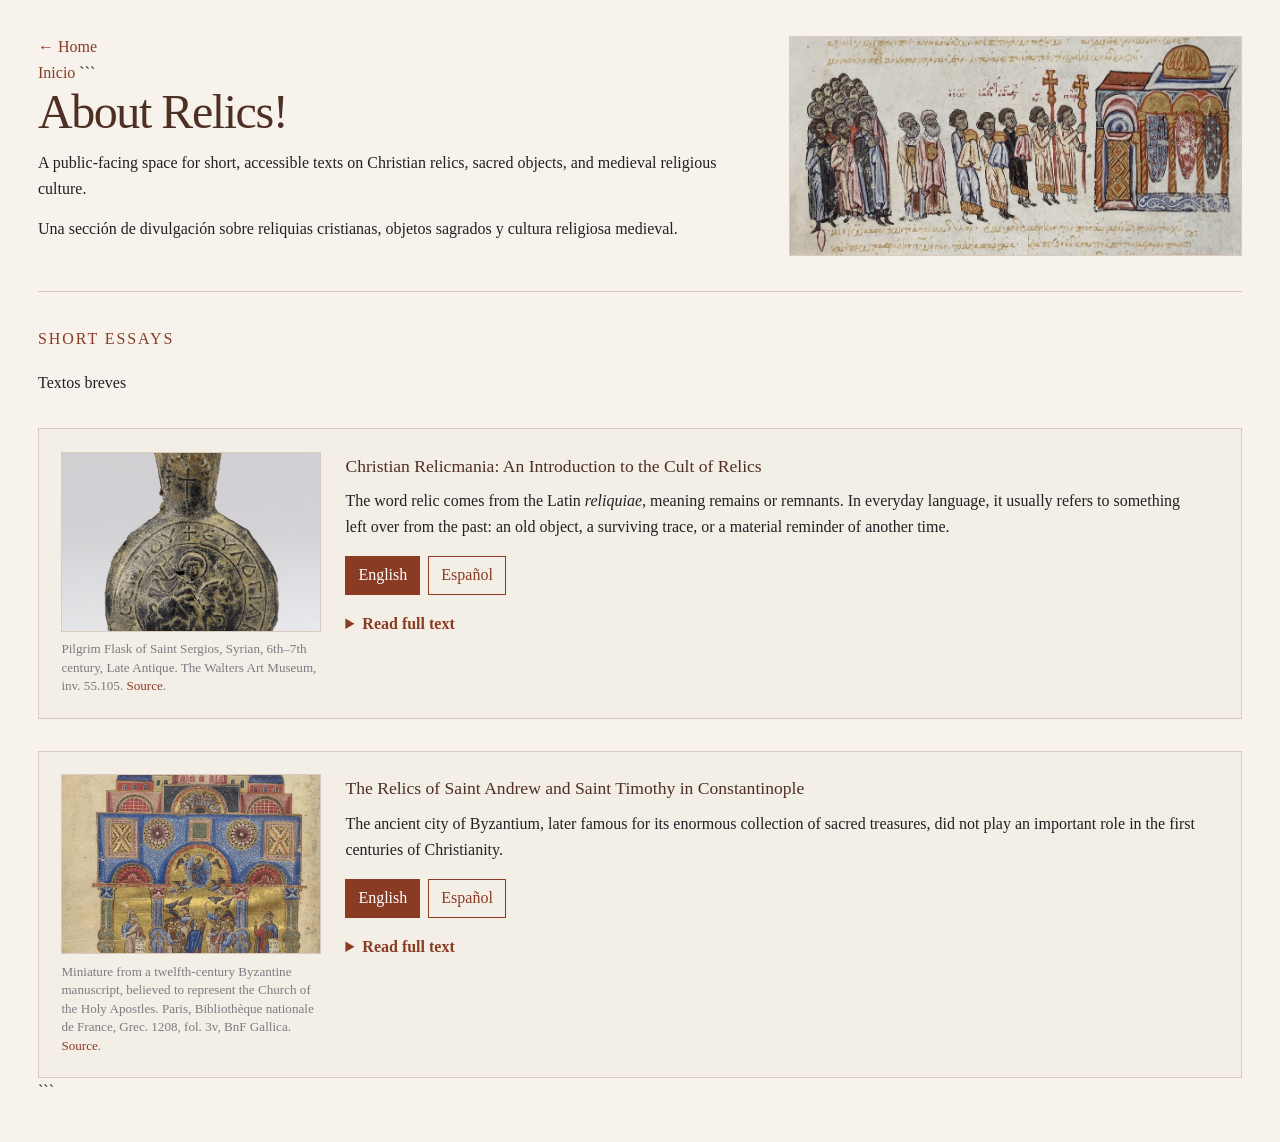
==== commit 3a1f7e3b: "Update about-relics.html" ====
--- a/about-relics.html
+++ b/about-relics.html
@@ -1,28 +1,49 @@
-```html
 <!DOCTYPE html>
+
 <html lang="en">
 <head>
   <meta charset="UTF-8" />
   <meta name="viewport" content="width=device-width, initial-scale=1.0" />
+
   <title>About Relics! | Joaquín Serrano del Pozo</title>
+
   <link rel="stylesheet" href="style.css" />
 
   <style>
+    .page-hero {
+      display: grid;
+      grid-template-columns: minmax(0, 1.35fr) minmax(260px, 0.85fr);
+      gap: 2rem;
+      align-items: center;
+      overflow: hidden;
+    }
+
+    .page-hero img {
+      width: 100%;
+      max-width: 520px;
+      height: 220px;
+      object-fit: cover;
+      object-position: center;
+      justify-self: end;
+      border: 1px solid var(--border, #d8cbbd);
+      background: #fff;
+    }
+
     .relics-list {
       display: grid;
-      gap: 2.5rem;
+      gap: 2rem;
       margin-top: 2rem;
     }
 
     .relic-article {
       border: 1px solid var(--border, #d8cbbd);
       background: var(--panel, #f3eee6);
-      padding: 1.5rem;
+      padding: 1.4rem;
     }
 
     .relic-article-grid {
       display: grid;
-      grid-template-columns: minmax(220px, 34%) 1fr;
+      grid-template-columns: 260px minmax(0, 1fr);
       gap: 1.5rem;
       align-items: start;
     }
@@ -32,17 +53,19 @@
     }
 
     .relic-article img {
-      width: 100%;
-      height: auto;
+      width: 260px;
+      height: 180px;
+      object-fit: cover;
+      object-position: center;
       display: block;
       border: 1px solid var(--border, #d8cbbd);
       background: #fff;
     }
 
     .relic-article figcaption {
-      margin-top: 0.6rem;
+      margin-top: 0.55rem;
       font-size: 0.82rem;
-      line-height: 1.45;
+      line-height: 1.4;
       color: var(--muted, #6f6a66);
     }
 
@@ -97,12 +120,36 @@
       font-size: 0.95rem;
     }
 
+    .copyright-note {
+      margin-top: 1.5rem;
+      font-size: 0.9rem;
+      color: var(--muted, #6f6a66);
+      font-style: italic;
+    }
+
     @media (max-width: 760px) {
+      .page-hero {
+        grid-template-columns: 1fr;
+      }
+
+      .page-hero img {
+        justify-self: start;
+        max-width: 100%;
+        height: 180px;
+      }
+
       .relic-article-grid {
         grid-template-columns: 1fr;
       }
+
+      .relic-article img {
+        width: 100%;
+        max-width: 360px;
+        height: 210px;
+      }
     }
   </style>
+
 </head>
 
 <body>
@@ -110,246 +157,263 @@
     <section class="hero page-hero">
       <div>
         <a class="back-link" href="index.html">← Home<br><span>Inicio</span></a>
-        <h1>About Relics!</h1>
-        <p>A public-facing space for short, accessible texts on Christian relics, sacred objects, and medieval religious culture.</p>
-        <p class="spanish">Una sección de divulgación sobre reliquias cristianas, objetos sagrados y cultura religiosa medieval.</p>
+
+```
+    <h1>About Relics!</h1>
+
+    <p>A public-facing space for short, accessible texts on Christian relics, sacred objects, and medieval religious culture.</p>
+
+    <p class="spanish">Una sección de divulgación sobre reliquias cristianas, objetos sagrados y cultura religiosa medieval.</p>
+  </div>
+
+  <img src="Procession relics 1037.jpg" alt="Medieval image of a relic procession" />
+</section>
+
+<section>
+  <h2>Short essays</h2>
+  <p class="spanish">Textos breves</p>
+
+  <div class="relics-list">
+
+    <article class="relic-article" id="christian-relicmania" data-current-lang="en">
+      <div class="relic-article-grid">
+        <figure>
+          <img src="FlaskSaintSergius.jpg" alt="Pilgrim flask of Saint Sergios" />
+          <figcaption>
+            Pilgrim Flask of Saint Sergios, Syrian, 6th–7th century, Late Antique. The Walters Art Museum, inv. 55.105.
+            <a href="https://art.thewalters.org/object/55.105/" target="_blank" rel="noopener">Source</a>.
+          </figcaption>
+        </figure>
+
+        <div>
+          <div class="lang-version lang-en active">
+            <h3>Christian Relicmania: An Introduction to the Cult of Relics</h3>
+            <p>The word relic comes from the Latin <em>reliquiae</em>, meaning remains or remnants. In everyday language, it usually refers to something left over from the past: an old object, a surviving trace, or a material reminder of another time.</p>
+          </div>
+
+          <div class="lang-version lang-es">
+            <h3>Reliquiomanía cristiana: una introducción al culto de las reliquias</h3>
+            <p>La palabra reliquia viene del latín <em>reliquiae</em>, que significa restos o remanentes. En el lenguaje común, suele referirse a algo que queda del pasado: un objeto antiguo, un vestigio o una huella material de otra época.</p>
+          </div>
+
+          <div class="language-switch" aria-label="Choose language">
+            <button type="button" data-article="christian-relicmania" data-lang="en" aria-pressed="true">English</button>
+            <button type="button" data-article="christian-relicmania" data-lang="es" aria-pressed="false">Español</button>
+          </div>
+
+          <details>
+            <summary>
+              <span class="summary-en">Read full text</span>
+              <span class="summary-es" style="display:none;">Leer texto completo</span>
+            </summary>
+
+            <div class="lang-version lang-en active">
+              <p>In this broad sense, all human cultures preserve relics of some kind, from family heirlooms and ancestral objects to national monuments, documents, and treasures.</p>
+
+              <p>Many religions have also preserved and honoured relics. Buddhism, for example, developed important traditions around the bodily remains of holy figures. In Islam, some objects associated with the Prophet Muhammad and the first caliphs have also been preserved and respected. Christianity, however, gave relics an especially central role. From Late Antiquity onward, Christian thinkers developed a theological defence of relic veneration, and relics became a major part of Christian religious life, especially during the Middle Ages.</p>
+
+              <p>In a specifically Christian sense, relics are the bodily remains of saints and sacred figures, such as Christ and the Virgin Mary, or objects sanctified through contact with these figures or with their remains. For centuries, Christians venerated holy relics as instruments through which faith, the intercession of the saints, and the power of God could work miracles. Relics were used in many contexts: the consecration of churches, healing rituals, exorcisms, prayers during disasters, solemn oaths, public processions, and even military ceremonies.</p>
+
+              <h4>The Study of Relics</h4>
+
+              <p>The modern study of Christian relics has its roots in the religious debates that divided Europe from the sixteenth century onward. Protestant reformers rejected the cult of saints and relics, together with the veneration of images, as superstitions of the Roman Church. They questioned the reliability of saints’ lives, the antiquity of Catholic traditions, and the authenticity of many relics.</p>
+
+              <p>Catholic scholars responded by defending these practices with historical arguments and documentary evidence. This context gave rise to major scholarly projects, such as the Bollandist Society and the <em>Acta Sanctorum</em>. Although these works were shaped by confessional debate, they also helped create the foundations for the historical study of saints and relics.</p>
+
+              <p>During the Enlightenment, relics were often dismissed as signs of superstition, fraud, or irrational belief. More modern academic approaches appeared in the twentieth century, especially among historians of religion, art, and Late Antiquity. A major shift came in the 1970s with the work of Peter Brown, who argued that the cult of saints was not simply a symptom of decline or superstition, but one of the great cultural transformations of Late Antiquity. Since then, the study of relics has expanded enormously. Scholars now examine relics as religious, social, political, artistic, and material objects.</p>
+
+              <h4>The Origins of the Cult of Relics</h4>
+
+              <p>Historians influenced by Protestant polemics often saw the cult of saints and relics as a survival of paganism. According to this view, relic veneration was one example of how early Christianity had been “contaminated” by non-Christian practices after the legalisation and officialisation of the Church under Constantine.</p>
+
+              <p>This idea had a long influence. Even today, it is common to hear that the cult of saints was simply a continuation of pagan polytheism, or that the cult of relics was just a Christian version of older magical and amuletic practices. But this explanation is too simple. Peter Brown showed that the rise of the cult of saints was better understood as a new cultural phenomenon of Late Antiquity. It had connections with older ideas and practices, but it was not merely a passive survival of pagan religion.</p>
+
+              <p>Robert Wiśniewski has made a similar argument for relics. In his study of the beginnings of the cult of relics, he argues that Christian relic veneration emerged above all in the second half of the fourth century. It developed from the veneration of martyrs’ tombs and from reports of miracles, especially healings and exorcisms, that were said to occur at those places.</p>
+
+              <p>Other scholars have added important nuances. The Christian cult of relics was new, but it did not appear in a cultural vacuum. It developed in the religious world of the late antique Mediterranean and Near East, where people already believed in sacred places, holy bodies, protective objects, and contact with divine power. The cult of heroes’ tombs in the Greco-Roman world, the veneration of biblical figures, and the use of amulets all formed part of this wider background.</p>
+
+              <p>The key point is balance. We should not reduce the Christian cult of relics to a simple continuation of pagan practices. But neither should we imagine that it emerged without any connection to the world around it. It was a new Christian development, shaped by older cultural expectations and by biblical traditions.</p>
+
+              <p>In the Acts of the Apostles, cloths that had touched Saint Paul were said to heal the sick and drive away evil spirits. This shows that ideas about holy contact, protection, and healing objects existed among Christians from a very early period. The Ark of the Covenant, the staff of Moses, and other sacred objects from the Old Testament also gave Christians powerful models for thinking about holy matter.</p>
+
+              <p>However, perhaps the most interesting aspect of the Christian cult of relics is that it gave rise to ideas and practices that were completely new, or at least highly unusual, in the pre-Christian ancient world. These included, for example, the theft of relics and the ritual humiliation of relics, both analysed in the studies of Patrick Geary. These practices are not only curious and fascinating; they also show how, through the study of relics, we can approach the ways in which people in the past understood the relationship between the divine and material culture, as well as the presence of the supernatural in the everyday world around them.</p>
+
+              <h4>Basic Bibliography</h4>
+              <ul class="bibliography">
+                <li>Brown, Peter. “The Rise and Function of the Holy Man in Late Antiquity.” <em>Journal of Roman Studies</em> 61 (1971): 80–101.</li>
+                <li>Brown, Peter. <em>The Cult of the Saints: Its Rise and Function in Latin Christianity</em>. Chicago: University of Chicago Press, 1981.</li>
+                <li>Delehaye, Hippolyte. <em>Les origines du culte des martyrs</em>. Brussels: Société des Bollandistes, 1912.</li>
+                <li>Frolow, Anatole. <em>La relique de la Vraie Croix: recherches sur le développement d’un culte</em>. Paris: Institut français d’études byzantines, 1961.</li>
+                <li>Geary, Patrick J. <em>Furta Sacra: Thefts of Relics in the Central Middle Ages</em>. Princeton: Princeton University Press, 1978. Revised edition, 1991.</li>
+                <li>Hahn, Cynthia, and Holger A. Klein, eds. <em>Saints and Sacred Matter: The Cult of Relics in Byzantium and Beyond</em>. Washington, DC: Dumbarton Oaks Research Library and Collection, 2015.</li>
+                <li>Smith, Julia M. H. “Portable Christianity: Relics in the Medieval West, c. 700–1200.” <em>Proceedings of the British Academy</em> 181 (2012): 143–167.</li>
+                <li>Wiśniewski, Robert. <em>The Beginnings of the Cult of Relics</em>. Oxford: Oxford University Press, 2019.</li>
+                <li>Wortley, John. <em>Studies on the Cult of Relics in Byzantium up to 1204</em>. Farnham, Surrey: Ashgate Variorum, 2009.</li>
+              </ul>
+
+              <p class="copyright-note">© Joaquín Serrano del Pozo, 2026. All rights reserved.</p>
+            </div>
+
+            <div class="lang-version lang-es">
+              <p>En este sentido amplio, todas las culturas humanas conservan reliquias de algún tipo, desde recuerdos familiares y objetos ancestrales hasta monumentos, documentos y tesoros nacionales.</p>
+
+              <p>Muchas religiones también han preservado y honrado reliquias. El budismo, por ejemplo, desarrolló importantes tradiciones en torno a los restos corporales de figuras santas. En el islam, algunos objetos asociados con el profeta Mahoma y los primeros califas también han sido conservados y respetados. Sin embargo, el cristianismo dio a las reliquias un lugar especialmente central. Desde la Antigüedad Tardía, los pensadores cristianos desarrollaron una defensa teológica de su veneración, y las reliquias se convirtieron en una parte fundamental de la vida religiosa cristiana, sobre todo durante la Edad Media.</p>
+
+              <p>En un sentido específicamente cristiano, las reliquias son los restos corporales de los santos y de figuras sagradas, como Cristo y la Virgen María, o bien objetos santificados por el contacto con estas figuras o con sus restos. Durante siglos, los cristianos veneraron las santas reliquias como instrumentos a través de los cuales la fe, la intercesión de los santos y el poder de Dios podían obrar milagros. Las reliquias fueron usadas en muchos contextos: la consagración de iglesias, ritos de sanación, exorcismos, plegarias durante desastres, juramentos solemnes, procesiones públicas e incluso ceremonias militares.</p>
+
+              <h4>El estudio de las reliquias</h4>
+
+              <p>El estudio moderno de las reliquias cristianas tiene sus raíces en los debates religiosos que dividieron Europa desde el siglo XVI en adelante. Los reformadores protestantes rechazaron el culto de los santos y las reliquias, junto con la veneración de imágenes, como supersticiones de la Iglesia romana. También cuestionaron la confiabilidad de las vidas de santos, la antigüedad de las tradiciones católicas y la autenticidad de muchas reliquias.</p>
+
+              <p>Los estudiosos católicos respondieron defendiendo estas prácticas mediante argumentos históricos y evidencia documental. En este contexto surgieron grandes proyectos eruditos, como la Sociedad de los Bolandistas y los <em>Acta Sanctorum</em>. Aunque estas obras estaban marcadas por el debate confesional, también ayudaron a crear las bases del estudio histórico de los santos y las reliquias.</p>
+
+              <p>Durante la Ilustración, las reliquias fueron muchas veces descartadas como señales de superstición, fraude o creencias irracionales. Los enfoques académicos más modernos aparecieron en el siglo XX, sobre todo entre historiadores de la religión, del arte y de la Antigüedad Tardía. Un cambio fundamental se produjo en la década de 1970 con los trabajos de Peter Brown, quien sostuvo que el culto de los santos no debía entenderse simplemente como decadencia o superstición, sino como una de las grandes transformaciones culturales de la Antigüedad Tardía. Desde entonces, el estudio de las reliquias se ha expandido enormemente. Hoy los académicos las estudian como objetos religiosos, sociales, políticos, artísticos y materiales.</p>
+
+              <h4>Los orígenes del culto a las reliquias</h4>
+
+              <p>La historiografía influida por las polémicas protestantes solía ver el culto a los santos y a las reliquias como una supervivencia del paganismo. Según esta interpretación, la veneración de reliquias sería un ejemplo de cómo el cristianismo primitivo fue “contaminado” por prácticas no cristianas después de la legalización y oficialización de la Iglesia bajo Constantino.</p>
+
+              <p>Esta idea tuvo una larga influencia. Incluso hoy es común escuchar que el culto a los santos fue simplemente una continuación del politeísmo pagano, o que el culto a las reliquias fue apenas una versión cristiana de antiguas prácticas mágicas y amuléticas. Pero esta explicación es demasiado simple. Peter Brown mostró que el desarrollo del culto de los santos se entiende mejor como un fenómeno cultural nuevo de la Antigüedad Tardía. Tuvo conexiones con ideas y prácticas anteriores, pero no fue una simple supervivencia pasiva del paganismo.</p>
+
+              <p>Robert Wiśniewski ha desarrollado un argumento parecido para las reliquias. En su estudio sobre los inicios del culto a las reliquias, sostiene que la veneración cristiana de estos objetos surgió sobre todo en la segunda mitad del siglo IV. Se desarrolló a partir de la veneración de las tumbas de los mártires y de los relatos de milagros, especialmente curaciones y exorcismos, que supuestamente ocurrían en esos lugares.</p>
+
+              <p>Otros académicos han agregado matices importantes. El culto cristiano a las reliquias fue nuevo, pero no apareció en un vacío cultural. Se desarrolló dentro del mundo religioso del Mediterráneo y el Medio Oriente tardoantiguos, donde ya existían creencias sobre lugares sagrados, cuerpos santos, objetos protectores y contacto con el poder divino. El culto a las tumbas de los héroes en el mundo grecorromano, la veneración de figuras bíblicas y el uso de amuletos formaban parte de ese trasfondo más amplio.</p>
+
+              <p>El punto clave es mantener el equilibrio. No conviene reducir el culto cristiano a las reliquias a una simple continuación de prácticas paganas. Pero tampoco hay que imaginar que surgió sin ninguna conexión con el mundo que lo rodeaba. Fue un desarrollo cristiano nuevo, formado dentro de expectativas culturales más antiguas y también dentro de tradiciones bíblicas.</p>
+
+              <p>En los Hechos de los Apóstoles, se dice que los paños que habían tocado a san Pablo sanaban a los enfermos y expulsaban espíritus malignos. Esto muestra que las ideas sobre contacto santo, protección y objetos sanadores existían entre los cristianos desde una época muy temprana. El Arca de la Alianza, el bastón de Moisés y otros objetos sagrados del Antiguo Testamento también ofrecieron modelos poderosos para pensar la materia santa.</p>
+
+              <p>Sin embargo, quizás lo más interesante del culto cristiano a las reliquias es que dio origen a ideas y prácticas completamente novedosas, o al menos muy poco comunes en el mundo antiguo precristiano. Entre ellas se encuentran, por ejemplo, el robo de reliquias o los ritos de humillación de reliquias, analizados en los estudios de Patrick Geary. Estas prácticas no sólo son curiosas y fascinantes; también muestran cómo, a través del estudio de las reliquias, podemos acercarnos a la forma en que la gente del pasado entendía la relación entre lo divino y la cultura material, así como la presencia de lo sobrenatural en el mundo cotidiano que la rodeaba.</p>
+
+              <h4>Bibliografía básica</h4>
+              <ul class="bibliography">
+                <li>Brown, Peter. “The Rise and Function of the Holy Man in Late Antiquity.” <em>Journal of Roman Studies</em> 61 (1971): 80–101.</li>
+                <li>Brown, Peter. <em>The Cult of the Saints: Its Rise and Function in Latin Christianity</em>. Chicago: University of Chicago Press, 1981.</li>
+                <li>Delehaye, Hippolyte. <em>Les origines du culte des martyrs</em>. Brussels: Société des Bollandistes, 1912.</li>
+                <li>Frolow, Anatole. <em>La relique de la Vraie Croix: recherches sur le développement d’un culte</em>. Paris: Institut français d’études byzantines, 1961.</li>
+                <li>Geary, Patrick J. <em>Furta Sacra: Thefts of Relics in the Central Middle Ages</em>. Princeton: Princeton University Press, 1978. Edición revisada, 1991.</li>
+                <li>Hahn, Cynthia, and Holger A. Klein, eds. <em>Saints and Sacred Matter: The Cult of Relics in Byzantium and Beyond</em>. Washington, DC: Dumbarton Oaks Research Library and Collection, 2015.</li>
+                <li>Smith, Julia M. H. “Portable Christianity: Relics in the Medieval West, c. 700–1200.” <em>Proceedings of the British Academy</em> 181 (2012): 143–167.</li>
+                <li>Wiśniewski, Robert. <em>The Beginnings of the Cult of Relics</em>. Oxford: Oxford University Press, 2019.</li>
+                <li>Wortley, John. <em>Studies on the Cult of Relics in Byzantium up to 1204</em>. Farnham, Surrey: Ashgate Variorum, 2009.</li>
+              </ul>
+
+              <p class="copyright-note">© Joaquín Serrano del Pozo, 2026. Todos los derechos reservados.</p>
+            </div>
+          </details>
+        </div>
       </div>
-
-      <img src="Procession relics 1037.jpg" alt="Medieval image of a relic procession" />
-    </section>
-
-    <section>
-      <h2>Short essays</h2>
-      <p class="spanish">Textos breves</p>
-
-      <div class="relics-list">
-
-        <article class="relic-article" id="christian-relicmania" data-current-lang="en">
-          <div class="relic-article-grid">
-            <figure>
-              <img src="FlaskSaintSergius.jpg" alt="Pilgrim flask of Saint Sergios" />
-              <figcaption>
-                Pilgrim Flask of Saint Sergios, Syrian, 6th–7th century, Late Antique. The Walters Art Museum, inv. 55.105.
-                <a href="https://art.thewalters.org/object/55.105/" target="_blank" rel="noopener">Source</a>.
-              </figcaption>
-            </figure>
-
-            <div>
-              <div class="lang-version lang-en active">
-                <h3>Christian Relicmania: An Introduction to the Cult of Relics</h3>
-                <p>The word relic comes from the Latin <em>reliquiae</em>, meaning remains or remnants. In everyday language, it usually refers to something left over from the past: an old object, a surviving trace, or a material reminder of another time.</p>
-              </div>
-
-              <div class="lang-version lang-es">
-                <h3>Reliquiomanía cristiana: una introducción al culto de las reliquias</h3>
-                <p>La palabra reliquia viene del latín <em>reliquiae</em>, que significa restos o remanentes. En el lenguaje común, suele referirse a algo que queda del pasado: un objeto antiguo, un vestigio o una huella material de otra época.</p>
-              </div>
-
-              <div class="language-switch" aria-label="Choose language">
-                <button type="button" data-article="christian-relicmania" data-lang="en" aria-pressed="true">English</button>
-                <button type="button" data-article="christian-relicmania" data-lang="es" aria-pressed="false">Español</button>
-              </div>
-
-              <details>
-                <summary>
-                  <span class="summary-en">Read full text</span>
-                  <span class="summary-es" style="display:none;">Leer texto completo</span>
-                </summary>
-
-                <div class="lang-version lang-en active">
-                  <p>In this broad sense, all human cultures preserve relics of some kind, from family heirlooms and ancestral objects to national monuments, documents, and treasures.</p>
-
-                  <p>Many religions have also preserved and honoured relics. Buddhism, for example, developed important traditions around the bodily remains of holy figures. In Islam, some objects associated with the Prophet Muhammad and the first caliphs have also been preserved and respected. Christianity, however, gave relics an especially central role. From Late Antiquity onward, Christian thinkers developed a theological defence of relic veneration, and relics became a major part of Christian religious life, especially during the Middle Ages.</p>
-
-                  <p>In a specifically Christian sense, relics are the bodily remains of saints and sacred figures, such as Christ and the Virgin Mary, or objects sanctified through contact with these figures or with their remains. For centuries, Christians venerated holy relics as instruments through which faith, the intercession of the saints, and the power of God could work miracles. Relics were used in many contexts: the consecration of churches, healing rituals, exorcisms, prayers during disasters, solemn oaths, public processions, and even military ceremonies.</p>
-
-                  <h4>The Study of Relics</h4>
-
-                  <p>The modern study of Christian relics has its roots in the religious debates that divided Europe from the sixteenth century onward. Protestant reformers rejected the cult of saints and relics, together with the veneration of images, as superstitions of the Roman Church. They questioned the reliability of saints’ lives, the antiquity of Catholic traditions, and the authenticity of many relics.</p>
-
-                  <p>Catholic scholars responded by defending these practices with historical arguments and documentary evidence. This context gave rise to major scholarly projects, such as the Bollandist Society and the <em>Acta Sanctorum</em>. Although these works were shaped by confessional debate, they also helped create the foundations for the historical study of saints and relics.</p>
-
-                  <p>During the Enlightenment, relics were often dismissed as signs of superstition, fraud, or irrational belief. More modern academic approaches appeared in the twentieth century, especially among historians of religion, art, and Late Antiquity. A major shift came in the 1970s with the work of Peter Brown, who argued that the cult of saints was not simply a symptom of decline or superstition, but one of the great cultural transformations of Late Antiquity. Since then, the study of relics has expanded enormously. Scholars now examine relics as religious, social, political, artistic, and material objects.</p>
-
-                  <h4>The Origins of the Cult of Relics</h4>
-
-                  <p>Historians influenced by Protestant polemics often saw the cult of saints and relics as a survival of paganism. According to this view, relic veneration was one example of how early Christianity had been “contaminated” by non-Christian practices after the legalisation and officialisation of the Church under Constantine.</p>
-
-                  <p>This idea had a long influence. Even today, it is common to hear that the cult of saints was simply a continuation of pagan polytheism, or that the cult of relics was just a Christian version of older magical and amuletic practices. But this explanation is too simple. Peter Brown showed that the rise of the cult of saints was better understood as a new cultural phenomenon of Late Antiquity. It had connections with older ideas and practices, but it was not merely a passive survival of pagan religion.</p>
-
-                  <p>Robert Wiśniewski has made a similar argument for relics. In his study of the beginnings of the cult of relics, he argues that Christian relic veneration emerged above all in the second half of the fourth century. It developed from the veneration of martyrs’ tombs and from reports of miracles, especially healings and exorcisms, that were said to occur at those places.</p>
-
-                  <p>Other scholars have added important nuances. The Christian cult of relics was new, but it did not appear in a cultural vacuum. It developed in the religious world of the late antique Mediterranean and Near East, where people already believed in sacred places, holy bodies, protective objects, and contact with divine power. The cult of heroes’ tombs in the Greco-Roman world, the veneration of biblical figures, and the use of amulets all formed part of this wider background.</p>
-
-                  <p>The key point is balance. We should not reduce the Christian cult of relics to a simple continuation of pagan practices. But neither should we imagine that it emerged without any connection to the world around it. It was a new Christian development, shaped by older cultural expectations and by biblical traditions.</p>
-
-                  <p>In the Acts of the Apostles, cloths that had touched Saint Paul were said to heal the sick and drive away evil spirits. This shows that ideas about holy contact, protection, and healing objects existed among Christians from a very early period. The Ark of the Covenant, the staff of Moses, and other sacred objects from the Old Testament also gave Christians powerful models for thinking about holy matter.</p>
-
-                  <p>However, perhaps the most interesting aspect of the Christian cult of relics is that it gave rise to ideas and practices that were completely new, or at least highly unusual, in the pre-Christian ancient world. These included, for example, the theft of relics and the ritual humiliation of relics, both analysed in the studies of Patrick Geary. These practices are not only curious and fascinating; they also show how, through the study of relics, we can approach the ways in which people in the past understood the relationship between the divine and material culture, as well as the presence of the supernatural in the everyday world around them.</p>
-
-                  <h4>Basic Bibliography</h4>
-                  <ul class="bibliography">
-                    <li>Brown, Peter. “The Rise and Function of the Holy Man in Late Antiquity.” <em>Journal of Roman Studies</em> 61 (1971): 80–101.</li>
-                    <li>Brown, Peter. <em>The Cult of the Saints: Its Rise and Function in Latin Christianity</em>. Chicago: University of Chicago Press, 1981.</li>
-                    <li>Delehaye, Hippolyte. <em>Les origines du culte des martyrs</em>. Brussels: Société des Bollandistes, 1912.</li>
-                    <li>Frolow, Anatole. <em>La relique de la Vraie Croix: recherches sur le développement d’un culte</em>. Paris: Institut français d’études byzantines, 1961.</li>
-                    <li>Geary, Patrick J. <em>Furta Sacra: Thefts of Relics in the Central Middle Ages</em>. Princeton: Princeton University Press, 1978. Revised edition, 1991.</li>
-                    <li>Hahn, Cynthia, and Holger A. Klein, eds. <em>Saints and Sacred Matter: The Cult of Relics in Byzantium and Beyond</em>. Washington, DC: Dumbarton Oaks Research Library and Collection, 2015.</li>
-                    <li>Smith, Julia M. H. “Portable Christianity: Relics in the Medieval West, c. 700–1200.” <em>Proceedings of the British Academy</em> 181 (2012): 143–167.</li>
-                    <li>Wiśniewski, Robert. <em>The Beginnings of the Cult of Relics</em>. Oxford: Oxford University Press, 2019.</li>
-                    <li>Wortley, John. <em>Studies on the Cult of Relics in Byzantium up to 1204</em>. Farnham, Surrey: Ashgate Variorum, 2009.</li>
-                  </ul>
-                </div>
-
-                <div class="lang-version lang-es">
-                  <p>En este sentido amplio, todas las culturas humanas conservan reliquias de algún tipo, desde recuerdos familiares y objetos ancestrales hasta monumentos, documentos y tesoros nacionales.</p>
-
-                  <p>Muchas religiones también han preservado y honrado reliquias. El budismo, por ejemplo, desarrolló importantes tradiciones en torno a los restos corporales de figuras santas. En el islam, algunos objetos asociados con el profeta Mahoma y los primeros califas también han sido conservados y respetados. Sin embargo, el cristianismo dio a las reliquias un lugar especialmente central. Desde la Antigüedad Tardía, los pensadores cristianos desarrollaron una defensa teológica de su veneración, y las reliquias se convirtieron en una parte fundamental de la vida religiosa cristiana, sobre todo durante la Edad Media.</p>
-
-                  <p>En un sentido específicamente cristiano, las reliquias son los restos corporales de los santos y de figuras sagradas, como Cristo y la Virgen María, o bien objetos santificados por el contacto con estas figuras o con sus restos. Durante siglos, los cristianos veneraron las santas reliquias como instrumentos a través de los cuales la fe, la intercesión de los santos y el poder de Dios podían obrar milagros. Las reliquias fueron usadas en muchos contextos: la consagración de iglesias, ritos de sanación, exorcismos, plegarias durante desastres, juramentos solemnes, procesiones públicas e incluso ceremonias militares.</p>
-
-                  <h4>El estudio de las reliquias</h4>
-
-                  <p>El estudio moderno de las reliquias cristianas tiene sus raíces en los debates religiosos que dividieron Europa desde el siglo XVI en adelante. Los reformadores protestantes rechazaron el culto de los santos y las reliquias, junto con la veneración de imágenes, como supersticiones de la Iglesia romana. También cuestionaron la confiabilidad de las vidas de santos, la antigüedad de las tradiciones católicas y la autenticidad de muchas reliquias.</p>
-
-                  <p>Los estudiosos católicos respondieron defendiendo estas prácticas mediante argumentos históricos y evidencia documental. En este contexto surgieron grandes proyectos eruditos, como la Sociedad de los Bolandistas y los <em>Acta Sanctorum</em>. Aunque estas obras estaban marcadas por el debate confesional, también ayudaron a crear las bases del estudio histórico de los santos y las reliquias.</p>
-
-                  <p>Durante la Ilustración, las reliquias fueron muchas veces descartadas como señales de superstición, fraude o creencias irracionales. Los enfoques académicos más modernos aparecieron en el siglo XX, sobre todo entre historiadores de la religión, del arte y de la Antigüedad Tardía. Un cambio fundamental se produjo en la década de 1970 con los trabajos de Peter Brown, quien sostuvo que el culto de los santos no debía entenderse simplemente como decadencia o superstición, sino como una de las grandes transformaciones culturales de la Antigüedad Tardía. Desde entonces, el estudio de las reliquias se ha expandido enormemente. Hoy los académicos las estudian como objetos religiosos, sociales, políticos, artísticos y materiales.</p>
-
-                  <h4>Los orígenes del culto a las reliquias</h4>
-
-                  <p>La historiografía influida por las polémicas protestantes solía ver el culto a los santos y a las reliquias como una supervivencia del paganismo. Según esta interpretación, la veneración de reliquias sería un ejemplo de cómo el cristianismo primitivo fue “contaminado” por prácticas no cristianas después de la legalización y oficialización de la Iglesia bajo Constantino.</p>
-
-                  <p>Esta idea tuvo una larga influencia. Incluso hoy es común escuchar que el culto a los santos fue simplemente una continuación del politeísmo pagano, o que el culto a las reliquias fue apenas una versión cristiana de antiguas prácticas mágicas y amuléticas. Pero esta explicación es demasiado simple. Peter Brown mostró que el desarrollo del culto de los santos se entiende mejor como un fenómeno cultural nuevo de la Antigüedad Tardía. Tuvo conexiones con ideas y prácticas anteriores, pero no fue una simple supervivencia pasiva del paganismo.</p>
-
-                  <p>Robert Wiśniewski ha desarrollado un argumento parecido para las reliquias. En su estudio sobre los inicios del culto a las reliquias, sostiene que la veneración cristiana de estos objetos surgió sobre todo en la segunda mitad del siglo IV. Se desarrolló a partir de la veneración de las tumbas de los mártires y de los relatos de milagros, especialmente curaciones y exorcismos, que supuestamente ocurrían en esos lugares.</p>
-
-                  <p>Otros académicos han agregado matices importantes. El culto cristiano a las reliquias fue nuevo, pero no apareció en un vacío cultural. Se desarrolló dentro del mundo religioso del Mediterráneo y el Medio Oriente tardoantiguos, donde ya existían creencias sobre lugares sagrados, cuerpos santos, objetos protectores y contacto con el poder divino. El culto a las tumbas de los héroes en el mundo grecorromano, la veneración de figuras bíblicas y el uso de amuletos formaban parte de ese trasfondo más amplio.</p>
-
-                  <p>El punto clave es mantener el equilibrio. No conviene reducir el culto cristiano a las reliquias a una simple continuación de prácticas paganas. Pero tampoco hay que imaginar que surgió sin ninguna conexión con el mundo que lo rodeaba. Fue un desarrollo cristiano nuevo, formado dentro de expectativas culturales más antiguas y también dentro de tradiciones bíblicas.</p>
-
-                  <p>En los Hechos de los Apóstoles, se dice que los paños que habían tocado a san Pablo sanaban a los enfermos y expulsaban espíritus malignos. Esto muestra que las ideas sobre contacto santo, protección y objetos sanadores existían entre los cristianos desde una época muy temprana. El Arca de la Alianza, el bastón de Moisés y otros objetos sagrados del Antiguo Testamento también ofrecieron modelos poderosos para pensar la materia santa.</p>
-
-                  <p>Sin embargo, quizás lo más interesante del culto cristiano a las reliquias es que dio origen a ideas y prácticas completamente novedosas, o al menos muy poco comunes en el mundo antiguo precristiano. Entre ellas se encuentran, por ejemplo, el robo de reliquias o los ritos de humillación de reliquias, analizados en los estudios de Patrick Geary. Estas prácticas no sólo son curiosas y fascinantes; también muestran cómo, a través del estudio de las reliquias, podemos acercarnos a la forma en que la gente del pasado entendía la relación entre lo divino y la cultura material, así como la presencia de lo sobrenatural en el mundo cotidiano que la rodeaba.</p>
-
-                  <h4>Bibliografía básica</h4>
-                  <ul class="bibliography">
-                    <li>Brown, Peter. “The Rise and Function of the Holy Man in Late Antiquity.” <em>Journal of Roman Studies</em> 61 (1971): 80–101.</li>
-                    <li>Brown, Peter. <em>The Cult of the Saints: Its Rise and Function in Latin Christianity</em>. Chicago: University of Chicago Press, 1981.</li>
-                    <li>Delehaye, Hippolyte. <em>Les origines du culte des martyrs</em>. Brussels: Société des Bollandistes, 1912.</li>
-                    <li>Frolow, Anatole. <em>La relique de la Vraie Croix: recherches sur le développement d’un culte</em>. Paris: Institut français d’études byzantines, 1961.</li>
-                    <li>Geary, Patrick J. <em>Furta Sacra: Thefts of Relics in the Central Middle Ages</em>. Princeton: Princeton University Press, 1978. Edición revisada, 1991.</li>
-                    <li>Hahn, Cynthia, and Holger A. Klein, eds. <em>Saints and Sacred Matter: The Cult of Relics in Byzantium and Beyond</em>. Washington, DC: Dumbarton Oaks Research Library and Collection, 2015.</li>
-                    <li>Smith, Julia M. H. “Portable Christianity: Relics in the Medieval West, c. 700–1200.” <em>Proceedings of the British Academy</em> 181 (2012): 143–167.</li>
-                    <li>Wiśniewski, Robert. <em>The Beginnings of the Cult of Relics</em>. Oxford: Oxford University Press, 2019.</li>
-                    <li>Wortley, John. <em>Studies on the Cult of Relics in Byzantium up to 1204</em>. Farnham, Surrey: Ashgate Variorum, 2009.</li>
-                  </ul>
-                </div>
-              </details>
+    </article>
+
+    <article class="relic-article" id="andrew-timothy" data-current-lang="en">
+      <div class="relic-article-grid">
+        <figure>
+          <img src="HolyApostolesChurch.jpg" alt="Miniature believed to represent the Church of the Holy Apostles" />
+          <figcaption>
+            Miniature from a twelfth-century Byzantine manuscript, believed to represent the Church of the Holy Apostles. Paris, Bibliothèque nationale de France, Grec. 1208, fol. 3v, BnF Gallica.
+            <a href="https://gallica.bnf.fr/ark:/12148/btv1b55013447b/f18.item" target="_blank" rel="noopener">Source</a>.
+          </figcaption>
+        </figure>
+
+        <div>
+          <div class="lang-version lang-en active">
+            <h3>The Relics of Saint Andrew and Saint Timothy in Constantinople</h3>
+            <p>The ancient city of Byzantium, later famous for its enormous collection of sacred treasures, did not play an important role in the first centuries of Christianity.</p>
+          </div>
+
+          <div class="lang-version lang-es">
+            <h3>Las reliquias de san Andrés y san Timoteo en Constantinopla</h3>
+            <p>La antigua ciudad de Bizancio, que más tarde sería famosa por su enorme colección de tesoros sagrados, no tuvo un papel importante en los primeros siglos del cristianismo.</p>
+          </div>
+
+          <div class="language-switch" aria-label="Choose language">
+            <button type="button" data-article="andrew-timothy" data-lang="en" aria-pressed="true">English</button>
+            <button type="button" data-article="andrew-timothy" data-lang="es" aria-pressed="false">Español</button>
+          </div>
+
+          <details>
+            <summary>
+              <span class="summary-en">Read full text</span>
+              <span class="summary-es" style="display:none;">Leer texto completo</span>
+            </summary>
+
+            <div class="lang-version lang-en active">
+              <p>For this reason, when Constantine founded the New Rome there in 324, the city did not possess especially important relics, apart from the bodies of a few little-known local martyrs. The great collection of relics that later made Constantinople famous was formed gradually, through sacred objects and remains brought from other parts of the Empire.</p>
+
+              <p>The earliest translations of relics were often attributed to Constantine the Great. This is not surprising, since the Byzantines tended to associate almost everything connected with the origins of their capital with Constantine. However, as John Wortley pointed out, there is no clear contemporary evidence that major relic translations to Constantinople took place during his reign. The earliest known importations seem to belong instead to the reign of his son, Constantius II, between 337 and 361. Later, during the fifth century, especially under Theodosius II and his sister Pulcheria, the arrival of relics in the capital became much more frequent.</p>
+
+              <p>These early translations formed part of the wider Christianisation of the imperial city. Constantinople was the capital of the Eastern Roman Empire, an empire that from the mid-fourth century onward increasingly identified itself with Christianity. Yet the New Rome on the Bosporus could not yet compete with the Christian prestige of other cities of the Empire. Rome had the tombs of Peter and Paul. Jerusalem preserved the places associated with the life, death, and resurrection of Christ. Antioch, Ephesus, and other cities of the eastern Mediterranean possessed ancient apostolic and martyrial traditions. Constantinople, by contrast, was a new capital, and much of its Christian prestige had to be built through churches, ceremonies, sacred stories, and relics.</p>
+
+              <p>In this context, we can understand the arrival of the relics of Saint Andrew and Saint Timothy, normally associated also with those of Saint Luke. According to the most widely accepted tradition, these relics were translated to Constantinople around the middle of the fourth century, probably between 356 and 357, during the reign of Constantius II. The relics of Saint Andrew are said to have come from Patras, in Greece; those of Saint Timothy from Ephesus; and those of Saint Luke from Thebes. The exact details are difficult to reconstruct, because the sources are late and sometimes contradictory, but tradition places these relics among the first major sacred importations to the capital.</p>
+
+              <p>The place where they were deposited was especially significant: the church of the Holy Apostles. This building occupied a central place in the religious and political life of Constantinople. It was linked to the memory of the apostles and also to imperial power, because Constantine’s mausoleum stood there and many later Byzantine emperors would also be buried there. The presence of apostolic relics in this space strengthened the association between imperial power and Christianity, helping to present the authority of the emperors as part of a sacred order.</p>
+
+              <p>Saint Andrew had particular importance. According to Christian tradition, he was one of the first disciples called by Christ and the brother of Saint Peter. His presence in Constantinople allowed the capital to be connected with apostolic authority. Over time, this association became even more important, as Byzantine tradition came to present Andrew as the founder of the Church of Byzantium. This idea developed more strongly in later centuries, but the presence of his relics in the capital helped give it a material and symbolic foundation.</p>
+
+              <p>Saint Timothy, for his part, did not belong to the group of the twelve apostles, but he was a figure very close to the origins of Christianity. He was a disciple and collaborator of Saint Paul, and his relics connected Constantinople with Pauline memory and with the first expansion of Christianity in the eastern Mediterranean.</p>
+
+              <p>The arrival of these relics also shows an important change in the Christian understanding of holy bodies. In Roman tradition, moving human remains from one tomb to another was a delicate and even problematic action. Funerary laws and customs protected the rest of the dead. During Late Antiquity, however, a new Christian sensibility began to take shape. The remains of the saints could be moved, deposited under altars, and brought to new cities, because they were seen as sacred presences capable of protecting, healing, and bringing the faithful closer to the power of God.</p>
+
+              <p>For this reason, the translation of the relics of Saint Andrew and Saint Timothy to Constantinople was a key episode in the formation of the Christian identity of the New Rome. The city did not automatically inherit the religious prestige of the great apostolic centres of ancient Christianity. It built that prestige over time, through the arrival of relics, the foundation of churches, and the creation of new sacred traditions. Over the centuries, Constantinople would gather one of the most famous collections of relics in the Christian world. Among the first steps in that history were the relics of Andrew, Timothy, and Luke, brought from different parts of the Empire during the reign of Constantius II, deposited in the church of the Holy Apostles, and placed at the service of the religious and imperial memory of the capital.</p>
+
+              <h4>Basic Bibliography</h4>
+              <ul class="bibliography">
+                <li>Klein, Holger A. “Sacred Relics and Imperial Ceremonies at the Great Palace of Constantinople.” In <em>Visualisierungen von Herrschaft</em>, edited by Franz Alto Bauer, 79–99. Byzas 5. Istanbul: Ege Yayınları, 2006.</li>
+                <li>Mango, Cyril. “Constantine’s Mausoleum and the Translation of Relics.” <em>Byzantinische Zeitschrift</em> 83, no. 1 (1990): 51–62.</li>
+                <li>Woods, David. “The Date of the Translation of the Relics of SS. Luke and Andrew to Constantinople.” <em>Vigiliae Christianae</em> 45, no. 3 (1991): 286–292.</li>
+                <li>Wortley, John. “The Earliest Relic-Importations to Constantinople.” <em>Pecia: Ressources en médiévistique</em> 8–11, no. 1 (2005): 207–225.</li>
+              </ul>
+
+              <p class="copyright-note">© Joaquín Serrano del Pozo, 2026. All rights reserved.</p>
             </div>
-          </div>
-        </article>
-
-        <article class="relic-article" id="andrew-timothy" data-current-lang="en">
-          <div class="relic-article-grid">
-            <figure>
-              <img src="HolyApostlesChurch.jpg" alt="Miniature believed to represent the Church of the Holy Apostles" />
-              <figcaption>
-                Miniature from a twelfth-century Byzantine manuscript, believed to represent the Church of the Holy Apostles. Paris, Bibliothèque nationale de France, Grec. 1208, fol. 3v, BnF Gallica.
-                <a href="https://gallica.bnf.fr/ark:/12148/btv1b55013447b/f18.item" target="_blank" rel="noopener">Source</a>.
-              </figcaption>
-            </figure>
-
-            <div>
-              <div class="lang-version lang-en active">
-                <h3>The Relics of Saint Andrew and Saint Timothy in Constantinople</h3>
-                <p>The ancient city of Byzantium, later famous for its enormous collection of sacred treasures, did not play an important role in the first centuries of Christianity.</p>
-              </div>
-
-              <div class="lang-version lang-es">
-                <h3>Las reliquias de san Andrés y san Timoteo en Constantinopla</h3>
-                <p>La antigua ciudad de Bizancio, que más tarde sería famosa por su enorme colección de tesoros sagrados, no tuvo un papel importante en los primeros siglos del cristianismo.</p>
-              </div>
-
-              <div class="language-switch" aria-label="Choose language">
-                <button type="button" data-article="andrew-timothy" data-lang="en" aria-pressed="true">English</button>
-                <button type="button" data-article="andrew-timothy" data-lang="es" aria-pressed="false">Español</button>
-              </div>
-
-              <details>
-                <summary>
-                  <span class="summary-en">Read full text</span>
-                  <span class="summary-es" style="display:none;">Leer texto completo</span>
-                </summary>
-
-                <div class="lang-version lang-en active">
-                  <p>For this reason, when Constantine founded the New Rome there in 324, the city did not possess especially important relics, apart from the bodies of a few little-known local martyrs. The great collection of relics that later made Constantinople famous was formed gradually, through sacred objects and remains brought from other parts of the Empire.</p>
-
-                  <p>The earliest translations of relics were often attributed to Constantine the Great. This is not surprising, since the Byzantines tended to associate almost everything connected with the origins of their capital with Constantine. However, as John Wortley pointed out, there is no clear contemporary evidence that major relic translations to Constantinople took place during his reign. The earliest known importations seem to belong instead to the reign of his son, Constantius II, between 337 and 361. Later, during the fifth century, especially under Theodosius II and his sister Pulcheria, the arrival of relics in the capital became much more frequent.</p>
-
-                  <p>These early translations formed part of the wider Christianisation of the imperial city. Constantinople was the capital of the Eastern Roman Empire, an empire that from the mid-fourth century onward increasingly identified itself with Christianity. Yet the New Rome on the Bosporus could not yet compete with the Christian prestige of other cities of the Empire. Rome had the tombs of Peter and Paul. Jerusalem preserved the places associated with the life, death, and resurrection of Christ. Antioch, Ephesus, and other cities of the eastern Mediterranean possessed ancient apostolic and martyrial traditions. Constantinople, by contrast, was a new capital, and much of its Christian prestige had to be built through churches, ceremonies, sacred stories, and relics.</p>
-
-                  <p>In this context, we can understand the arrival of the relics of Saint Andrew and Saint Timothy, normally associated also with those of Saint Luke. According to the most widely accepted tradition, these relics were translated to Constantinople around the middle of the fourth century, probably between 356 and 357, during the reign of Constantius II. The relics of Saint Andrew are said to have come from Patras, in Greece; those of Saint Timothy from Ephesus; and those of Saint Luke from Thebes. The exact details are difficult to reconstruct, because the sources are late and sometimes contradictory, but tradition places these relics among the first major sacred importations to the capital.</p>
-
-                  <p>The place where they were deposited was especially significant: the church of the Holy Apostles. This building occupied a central place in the religious and political life of Constantinople. It was linked to the memory of the apostles and also to imperial power, because Constantine’s mausoleum stood there and many later Byzantine emperors would also be buried there. The presence of apostolic relics in this space strengthened the association between imperial power and Christianity, helping to present the authority of the emperors as part of a sacred order.</p>
-
-                  <p>Saint Andrew had particular importance. According to Christian tradition, he was one of the first disciples called by Christ and the brother of Saint Peter. His presence in Constantinople allowed the capital to be connected with apostolic authority. Over time, this association became even more important, as Byzantine tradition came to present Andrew as the founder of the Church of Byzantium. This idea developed more strongly in later centuries, but the presence of his relics in the capital helped give it a material and symbolic foundation.</p>
-
-                  <p>Saint Timothy, for his part, did not belong to the group of the twelve apostles, but he was a figure very close to the origins of Christianity. He was a disciple and collaborator of Saint Paul, and his relics connected Constantinople with Pauline memory and with the first expansion of Christianity in the eastern Mediterranean.</p>
-
-                  <p>The arrival of these relics also shows an important change in the Christian understanding of holy bodies. In Roman tradition, moving human remains from one tomb to another was a delicate and even problematic action. Funerary laws and customs protected the rest of the dead. During Late Antiquity, however, a new Christian sensibility began to take shape. The remains of the saints could be moved, deposited under altars, and brought to new cities, because they were seen as sacred presences capable of protecting, healing, and bringing the faithful closer to the power of God.</p>
-
-                  <p>For this reason, the translation of the relics of Saint Andrew and Saint Timothy to Constantinople was a key episode in the formation of the Christian identity of the New Rome. The city did not automatically inherit the religious prestige of the great apostolic centres of ancient Christianity. It built that prestige over time, through the arrival of relics, the foundation of churches, and the creation of new sacred traditions. Over the centuries, Constantinople would gather one of the most famous collections of relics in the Christian world. Among the first steps in that history were the relics of Andrew, Timothy, and Luke, brought from different parts of the Empire during the reign of Constantius II, deposited in the church of the Holy Apostles, and placed at the service of the religious and imperial memory of the capital.</p>
-
-                  <h4>Basic Bibliography</h4>
-                  <ul class="bibliography">
-                    <li>Klein, Holger A. “Sacred Relics and Imperial Ceremonies at the Great Palace of Constantinople.” In <em>Visualisierungen von Herrschaft</em>, edited by Franz Alto Bauer, 79–99. Byzas 5. Istanbul: Ege Yayınları, 2006.</li>
-                    <li>Mango, Cyril. “Constantine’s Mausoleum and the Translation of Relics.” <em>Byzantinische Zeitschrift</em> 83, no. 1 (1990): 51–62.</li>
-                    <li>Woods, David. “The Date of the Translation of the Relics of SS. Luke and Andrew to Constantinople.” <em>Vigiliae Christianae</em> 45, no. 3 (1991): 286–292.</li>
-                    <li>Wortley, John. “The Earliest Relic-Importations to Constantinople.” <em>Pecia: Ressources en médiévistique</em> 8–11, no. 1 (2005): 207–225.</li>
-                  </ul>
-                </div>
-
-                <div class="lang-version lang-es">
-                  <p>Por eso, cuando Constantino fundó allí la Nueva Roma en el año 324, la ciudad no contaba con reliquias especialmente importantes, salvo los cuerpos de algunos mártires locales poco conocidos. La gran colección de reliquias que más tarde haría célebre a Constantinopla se formó gradualmente, a través de objetos y restos sagrados traídos desde otros lugares del Imperio.</p>
-
-                  <p>Las primeras traslaciones de reliquias fueron atribuidas con frecuencia a Constantino el Grande. Esto no es extraño, porque los bizantinos tendían a asociar con Constantino casi todo lo relacionado con los orígenes de su capital. Sin embargo, como señaló John Wortley, no existe evidencia contemporánea clara de que durante su reinado se hayan producido traslados importantes de reliquias hacia Constantinopla. Las primeras importaciones conocidas parecen pertenecer más bien al reinado de su hijo, Constancio II, entre los años 337 y 361. Más tarde, durante el siglo V, especialmente bajo Teodosio II y su hermana Pulqueria, la llegada de reliquias a la capital se volvió mucho más frecuente.</p>
-
-                  <p>Estos primeros traslados formaron parte del proceso más amplio de cristianización de la ciudad imperial. Constantinopla era la capital del Imperio romano de Oriente, un imperio que desde mediados del siglo IV se fue identificando de manera creciente con el cristianismo. Sin embargo, la Nueva Roma del Bósforo no podía competir todavía con el prestigio cristiano de otras ciudades del Imperio. Roma tenía las tumbas de Pedro y Pablo. Jerusalén conservaba los lugares asociados con la vida, muerte y resurrección de Cristo. Antioquía, Éfeso y otras ciudades del Mediterráneo oriental poseían antiguas tradiciones apostólicas y martiriales. Constantinopla, en cambio, era una capital nueva, y buena parte de su prestigio cristiano tuvo que ser construido mediante iglesias, ceremonias, relatos sagrados y reliquias.</p>
-
-                  <p>En este contexto se entiende la llegada de las reliquias de san Andrés y san Timoteo, normalmente asociadas también con las de san Lucas. Según la tradición más aceptada, estas reliquias fueron trasladadas a Constantinopla hacia mediados del siglo IV, probablemente entre los años 356 y 357, durante el reinado de Constancio II. Las reliquias de san Andrés habrían venido desde Patras, en Grecia; las de san Timoteo desde Éfeso; y las de san Lucas desde Tebas. Los detalles exactos son difíciles de reconstruir, porque las fuentes son tardías y a veces contradictorias, pero la tradición sitúa estas reliquias entre las primeras grandes importaciones sagradas de la capital.</p>
-
-                  <p>El lugar donde fueron depositadas era especialmente significativo: la iglesia de los Santos Apóstoles. Este edificio ocupaba un lugar central en la vida religiosa y política de Constantinopla. Estaba vinculado a la memoria de los apóstoles y también al poder imperial, porque allí se encontraba el mausoleo de Constantino y allí serían enterrados, más tarde, muchos emperadores bizantinos. La presencia de reliquias apostólicas en este espacio reforzaba la asociación entre el poder imperial y el cristianismo, contribuyendo a presentar la autoridad de los emperadores como parte de un orden sagrado.</p>
-
-                  <p>San Andrés tenía una importancia particular. Según la tradición cristiana, fue uno de los primeros discípulos llamados por Cristo y hermano de san Pedro. Su presencia en Constantinopla permitía vincular la capital con la autoridad apostólica. Con el tiempo, esta asociación se volvió todavía más importante, pues la tradición bizantina llegó a presentar a Andrés como fundador de la Iglesia de Bizancio. Esta idea se desarrolló con más fuerza en siglos posteriores, pero la presencia de sus reliquias en la capital ayudó a darle un fundamento material y simbólico.</p>
-
-                  <p>San Timoteo, por su parte, no pertenecía al grupo de los doce apóstoles, pero era una figura muy cercana a los orígenes del cristianismo. Fue discípulo y colaborador de san Pablo, y sus reliquias conectaban a Constantinopla con la memoria paulina y con la primera expansión del cristianismo en el Mediterráneo oriental.</p>
-
-                  <p>La llegada de estas reliquias también muestra un cambio importante en la forma cristiana de entender los cuerpos santos. En la tradición romana, mover restos humanos de una tumba a otra era una acción delicada e incluso problemática. Las leyes y costumbres funerarias protegían el descanso de los muertos. Sin embargo, durante la Antigüedad Tardía comenzó a imponerse una nueva sensibilidad cristiana. Los restos de los santos podían ser trasladados, depositados bajo altares y llevados a nuevas ciudades, porque eran vistos como presencias sagradas capaces de proteger, sanar y acercar a los fieles al poder de Dios.</p>
-
-                  <p>Por eso, la traslación de las reliquias de san Andrés y san Timoteo a Constantinopla fue un episodio clave en la formación de la identidad cristiana de la Nueva Roma. La ciudad no heredó de forma automática el prestigio religioso de las grandes sedes apostólicas del cristianismo antiguo. Lo fue construyendo con el tiempo, mediante la llegada de reliquias, la fundación de iglesias y la creación de nuevas tradiciones sagradas. Con los siglos, Constantinopla llegaría a reunir una de las colecciones de reliquias más famosas del mundo cristiano. Entre los primeros pasos de esa historia estuvieron las reliquias de Andrés, Timoteo y Lucas, trasladadas desde distintos rincones del Imperio durante el reinado de Constancio II, depositadas en la iglesia de los Santos Apóstoles y puestas al servicio de la memoria religiosa e imperial de la capital.</p>
-
-                  <h4>Bibliografía básica</h4>
-                  <ul class="bibliography">
-                    <li>Klein, Holger A. “Sacred Relics and Imperial Ceremonies at the Great Palace of Constantinople.” In <em>Visualisierungen von Herrschaft</em>, edited by Franz Alto Bauer, 79–99. Byzas 5. Istanbul: Ege Yayınları, 2006.</li>
-                    <li>Mango, Cyril. “Constantine’s Mausoleum and the Translation of Relics.” <em>Byzantinische Zeitschrift</em> 83, no. 1 (1990): 51–62.</li>
-                    <li>Woods, David. “The Date of the Translation of the Relics of SS. Luke and Andrew to Constantinople.” <em>Vigiliae Christianae</em> 45, no. 3 (1991): 286–292.</li>
-                    <li>Wortley, John. “The Earliest Relic-Importations to Constantinople.” <em>Pecia: Ressources en médiévistique</em> 8–11, no. 1 (2005): 207–225.</li>
-                  </ul>
-                </div>
-              </details>
+
+            <div class="lang-version lang-es">
+              <p>Por eso, cuando Constantino fundó allí la Nueva Roma en el año 324, la ciudad no contaba con reliquias especialmente importantes, salvo los cuerpos de algunos mártires locales poco conocidos. La gran colección de reliquias que más tarde haría célebre a Constantinopla se formó gradualmente, a través de objetos y restos sagrados traídos desde otros lugares del Imperio.</p>
+
+              <p>Las primeras traslaciones de reliquias fueron atribuidas con frecuencia a Constantino el Grande. Esto no es extraño, porque los bizantinos tendían a asociar con Constantino casi todo lo relacionado con los orígenes de su capital. Sin embargo, como señaló John Wortley, no existe evidencia contemporánea clara de que durante su reinado se hayan producido traslados importantes de reliquias hacia Constantinopla. Las primeras importaciones conocidas parecen pertenecer más bien al reinado de su hijo, Constancio II, entre los años 337 y 361. Más tarde, durante el siglo V, especialmente bajo Teodosio II y su hermana Pulqueria, la llegada de reliquias a la capital se volvió mucho más frecuente.</p>
+
+              <p>Estos primeros traslados formaron parte del proceso más amplio de cristianización de la ciudad imperial. Constantinopla era la capital del Imperio romano de Oriente, un imperio que desde mediados del siglo IV se fue identificando de manera creciente con el cristianismo. Sin embargo, la Nueva Roma del Bósforo no podía competir todavía con el prestigio cristiano de otras ciudades del Imperio. Roma tenía las tumbas de Pedro y Pablo. Jerusalén conservaba los lugares asociados con la vida, muerte y resurrección de Cristo. Antioquía, Éfeso y otras ciudades del Mediterráneo oriental poseían antiguas tradiciones apostólicas y martiriales. Constantinopla, en cambio, era una capital nueva, y buena parte de su prestigio cristiano tuvo que ser construido mediante iglesias, ceremonias, relatos sagrados y reliquias.</p>
+
+              <p>En este contexto se entiende la llegada de las reliquias de san Andrés y san Timoteo, normalmente asociadas también con las de san Lucas. Según la tradición más aceptada, estas reliquias fueron trasladadas a Constantinopla hacia mediados del siglo IV, probablemente entre los años 356 y 357, durante el reinado de Constancio II. Las reliquias de san Andrés habrían venido desde Patras, en Grecia; las de san Timoteo desde Éfeso; y las de san Lucas desde Tebas. Los detalles exactos son difíciles de reconstruir, porque las fuentes son tardías y a veces contradictorias, pero la tradición sitúa estas reliquias entre las primeras grandes importaciones sagradas de la capital.</p>
+
+              <p>El lugar donde fueron depositadas era especialmente significativo: la iglesia de los Santos Apóstoles. Este edificio ocupaba un lugar central en la vida religiosa y política de Constantinopla. Estaba vinculado a la memoria de los apóstoles y también al poder imperial, porque allí se encontraba el mausoleo de Constantino y allí serían enterrados, más tarde, muchos emperadores bizantinos. La presencia de reliquias apostólicas en este espacio reforzaba la asociación entre el poder imperial y el cristianismo, contribuyendo a presentar la autoridad de los emperadores como parte de un orden sagrado.</p>
+
+              <p>San Andrés tenía una importancia particular. Según la tradición cristiana, fue uno de los primeros discípulos llamados por Cristo y hermano de san Pedro. Su presencia en Constantinopla permitía vincular la capital con la autoridad apostólica. Con el tiempo, esta asociación se volvió todavía más importante, pues la tradición bizantina llegó a presentar a Andrés como fundador de la Iglesia de Bizancio. Esta idea se desarrolló con más fuerza en siglos posteriores, pero la presencia de sus reliquias en la capital ayudó a darle un fundamento material y simbólico.</p>
+
+              <p>San Timoteo, por su parte, no pertenecía al grupo de los doce apóstoles, pero era una figura muy cercana a los orígenes del cristianismo. Fue discípulo y colaborador de san Pablo, y sus reliquias conectaban a Constantinopla con la memoria paulina y con la primera expansión del cristianismo en el Mediterráneo oriental.</p>
+
+              <p>La llegada de estas reliquias también muestra un cambio importante en la forma cristiana de entender los cuerpos santos. En la tradición romana, mover restos humanos de una tumba a otra era una acción delicada e incluso problemática. Las leyes y costumbres funerarias protegían el descanso de los muertos. Sin embargo, durante la Antigüedad Tardía comenzó a imponerse una nueva sensibilidad cristiana. Los restos de los santos podían ser trasladados, depositados bajo altares y llevados a nuevas ciudades, porque eran vistos como presencias sagradas capaces de proteger, sanar y acercar a los fieles al poder de Dios.</p>
+
+              <p>Por eso, la traslación de las reliquias de san Andrés y san Timoteo a Constantinopla fue un episodio clave en la formación de la identidad cristiana de la Nueva Roma. La ciudad no heredó de forma automática el prestigio religioso de las grandes sedes apostólicas del cristianismo antiguo. Lo fue construyendo con el tiempo, mediante la llegada de reliquias, la fundación de iglesias y la creación de nuevas tradiciones sagradas. Con los siglos, Constantinopla llegaría a reunir una de las colecciones de reliquias más famosas del mundo cristiano. Entre los primeros pasos de esa historia estuvieron las reliquias de Andrés, Timoteo y Lucas, trasladadas desde distintos rincones del Imperio durante el reinado de Constancio II, depositadas en la iglesia de los Santos Apóstoles y puestas al servicio de la memoria religiosa e imperial de la capital.</p>
+
+              <h4>Bibliografía básica</h4>
+              <ul class="bibliography">
+                <li>Klein, Holger A. “Sacred Relics and Imperial Ceremonies at the Great Palace of Constantinople.” In <em>Visualisierungen von Herrschaft</em>, edited by Franz Alto Bauer, 79–99. Byzas 5. Istanbul: Ege Yayınları, 2006.</li>
+                <li>Mango, Cyril. “Constantine’s Mausoleum and the Translation of Relics.” <em>Byzantinische Zeitschrift</em> 83, no. 1 (1990): 51–62.</li>
+                <li>Woods, David. “The Date of the Translation of the Relics of SS. Luke and Andrew to Constantinople.” <em>Vigiliae Christianae</em> 45, no. 3 (1991): 286–292.</li>
+                <li>Wortley, John. “The Earliest Relic-Importations to Constantinople.” <em>Pecia: Ressources en médiévistique</em> 8–11, no. 1 (2005): 207–225.</li>
+              </ul>
+
+              <p class="copyright-note">© Joaquín Serrano del Pozo, 2026. Todos los derechos reservados.</p>
             </div>
-          </div>
-        </article>
-
+          </details>
+        </div>
       </div>
-    </section>
+    </article>
+
+  </div>
+</section>
+```
+
   </main>
 
   <script>
     function setArticleLanguage(articleId, lang) {
       const article = document.getElementById(articleId);
-      if (!article) return;
+
+      if (!article) {
+        return;
+      }
 
       article.dataset.currentLang = lang;
 
@@ -377,6 +441,6 @@
       });
     });
   </script>
+
 </body>
 </html>
-```
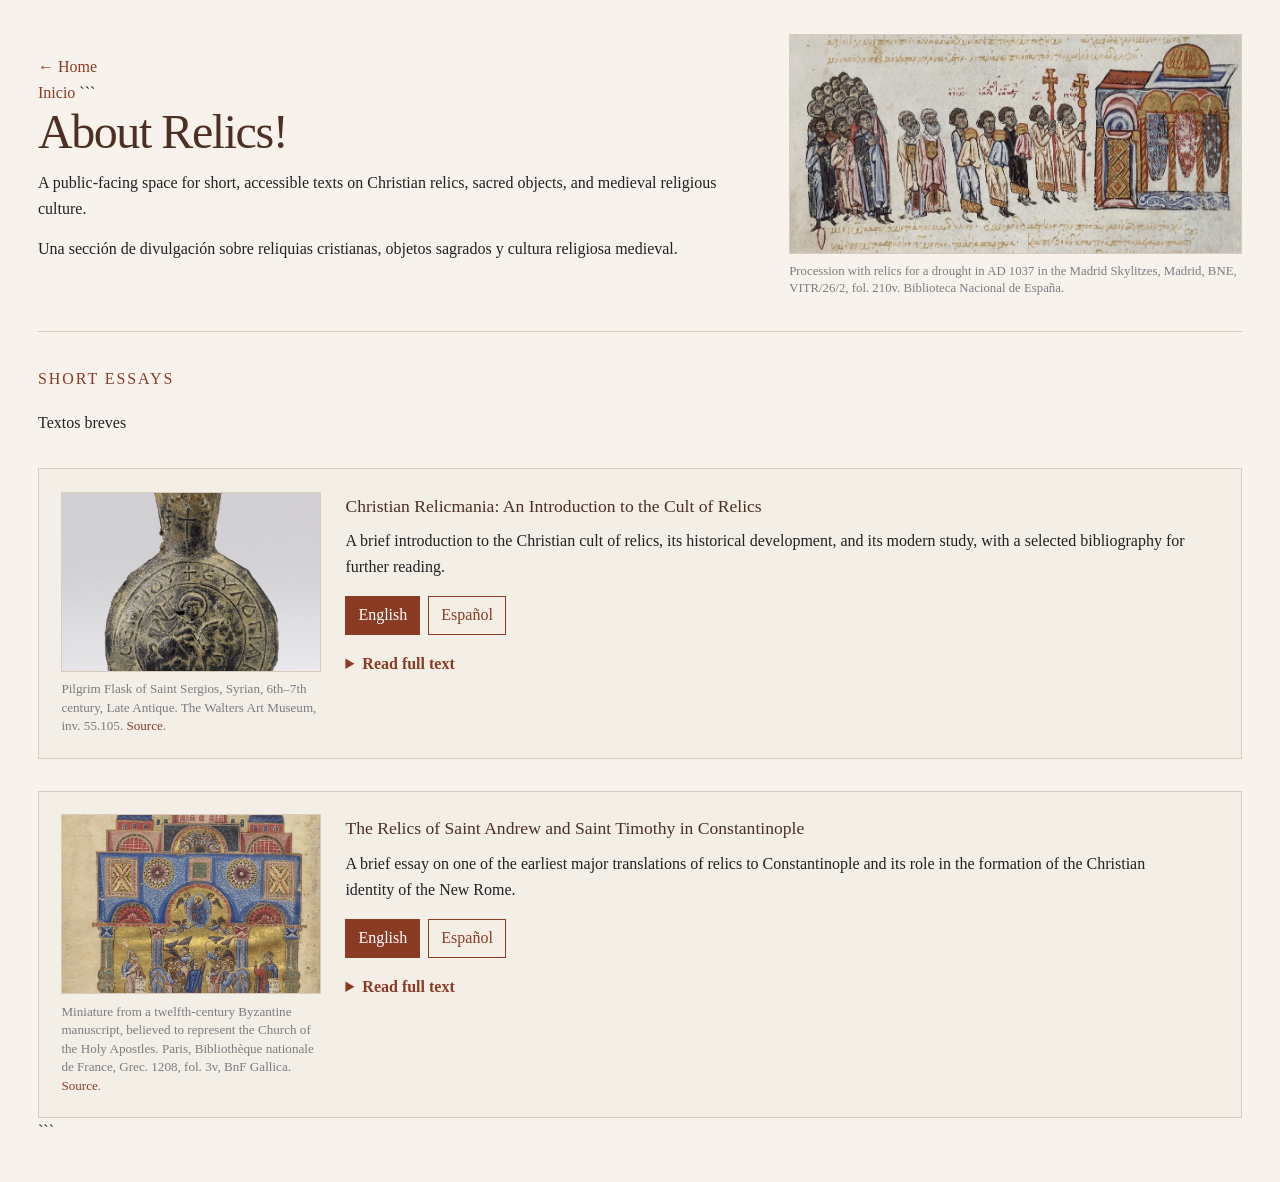
==== commit 645b434e: "Update about-relics.html" ====
--- a/about-relics.html
+++ b/about-relics.html
@@ -18,15 +18,28 @@
       overflow: hidden;
     }
 
-    .page-hero img {
+    .hero-image {
+      justify-self: end;
+      max-width: 520px;
       width: 100%;
-      max-width: 520px;
+      margin: 0;
+    }
+
+    .hero-image img {
+      width: 100%;
       height: 220px;
       object-fit: cover;
       object-position: center;
-      justify-self: end;
+      display: block;
       border: 1px solid var(--border, #d8cbbd);
       background: #fff;
+    }
+
+    .hero-image figcaption {
+      margin-top: 0.55rem;
+      font-size: 0.8rem;
+      line-height: 1.35;
+      color: var(--muted, #6f6a66);
     }
 
     .relics-list {
@@ -74,6 +87,11 @@
       margin-bottom: 0.5rem;
     }
 
+    .article-description {
+      color: var(--text, #1d1d1d);
+      max-width: 850px;
+    }
+
     .language-switch {
       display: flex;
       gap: 0.5rem;
@@ -132,9 +150,12 @@
         grid-template-columns: 1fr;
       }
 
-      .page-hero img {
+      .hero-image {
         justify-self: start;
         max-width: 100%;
+      }
+
+      .hero-image img {
         height: 180px;
       }
 
@@ -166,7 +187,12 @@
     <p class="spanish">Una sección de divulgación sobre reliquias cristianas, objetos sagrados y cultura religiosa medieval.</p>
   </div>
 
-  <img src="Procession relics 1037.jpg" alt="Medieval image of a relic procession" />
+  <figure class="hero-image">
+    <img src="Procession relics 1037.jpg" alt="Procession with relics for a drought in AD 1037 in the Madrid Skylitzes" />
+    <figcaption>
+      Procession with relics for a drought in AD 1037 in the Madrid Skylitzes, Madrid, BNE, VITR/26/2, fol. 210v. Biblioteca Nacional de España.
+    </figcaption>
+  </figure>
 </section>
 
 <section>
@@ -188,12 +214,12 @@
         <div>
           <div class="lang-version lang-en active">
             <h3>Christian Relicmania: An Introduction to the Cult of Relics</h3>
-            <p>The word relic comes from the Latin <em>reliquiae</em>, meaning remains or remnants. In everyday language, it usually refers to something left over from the past: an old object, a surviving trace, or a material reminder of another time.</p>
+            <p class="article-description">A brief introduction to the Christian cult of relics, its historical development, and its modern study, with a selected bibliography for further reading.</p>
           </div>
 
           <div class="lang-version lang-es">
             <h3>Reliquiomanía cristiana: una introducción al culto de las reliquias</h3>
-            <p>La palabra reliquia viene del latín <em>reliquiae</em>, que significa restos o remanentes. En el lenguaje común, suele referirse a algo que queda del pasado: un objeto antiguo, un vestigio o una huella material de otra época.</p>
+            <p class="article-description">Una breve introducción al culto cristiano de las reliquias, su desarrollo histórico y su estudio moderno, con una bibliografía seleccionada para seguir leyendo.</p>
           </div>
 
           <div class="language-switch" aria-label="Choose language">
@@ -208,7 +234,7 @@
             </summary>
 
             <div class="lang-version lang-en active">
-              <p>In this broad sense, all human cultures preserve relics of some kind, from family heirlooms and ancestral objects to national monuments, documents, and treasures.</p>
+              <p>The word relic comes from the Latin <em>reliquiae</em>, meaning remains or remnants. In everyday language, it usually refers to something left over from the past: an old object, a surviving trace, or a material reminder of another time. In this broad sense, all human cultures preserve relics of some kind, from family heirlooms and ancestral objects to national monuments, documents, and treasures.</p>
 
               <p>Many religions have also preserved and honoured relics. Buddhism, for example, developed important traditions around the bodily remains of holy figures. In Islam, some objects associated with the Prophet Muhammad and the first caliphs have also been preserved and respected. Christianity, however, gave relics an especially central role. From Late Antiquity onward, Christian thinkers developed a theological defence of relic veneration, and relics became a major part of Christian religious life, especially during the Middle Ages.</p>
 
@@ -255,7 +281,7 @@
             </div>
 
             <div class="lang-version lang-es">
-              <p>En este sentido amplio, todas las culturas humanas conservan reliquias de algún tipo, desde recuerdos familiares y objetos ancestrales hasta monumentos, documentos y tesoros nacionales.</p>
+              <p>La palabra reliquia viene del latín <em>reliquiae</em>, que significa restos o remanentes. En el lenguaje común, suele referirse a algo que queda del pasado: un objeto antiguo, un vestigio o una huella material de otra época. En este sentido amplio, todas las culturas humanas conservan reliquias de algún tipo, desde recuerdos familiares y objetos ancestrales hasta monumentos, documentos y tesoros nacionales.</p>
 
               <p>Muchas religiones también han preservado y honrado reliquias. El budismo, por ejemplo, desarrolló importantes tradiciones en torno a los restos corporales de figuras santas. En el islam, algunos objetos asociados con el profeta Mahoma y los primeros califas también han sido conservados y respetados. Sin embargo, el cristianismo dio a las reliquias un lugar especialmente central. Desde la Antigüedad Tardía, los pensadores cristianos desarrollaron una defensa teológica de su veneración, y las reliquias se convirtieron en una parte fundamental de la vida religiosa cristiana, sobre todo durante la Edad Media.</p>
 
@@ -318,12 +344,12 @@
         <div>
           <div class="lang-version lang-en active">
             <h3>The Relics of Saint Andrew and Saint Timothy in Constantinople</h3>
-            <p>The ancient city of Byzantium, later famous for its enormous collection of sacred treasures, did not play an important role in the first centuries of Christianity.</p>
+            <p class="article-description">A brief essay on one of the earliest major translations of relics to Constantinople and its role in the formation of the Christian identity of the New Rome.</p>
           </div>
 
           <div class="lang-version lang-es">
             <h3>Las reliquias de san Andrés y san Timoteo en Constantinopla</h3>
-            <p>La antigua ciudad de Bizancio, que más tarde sería famosa por su enorme colección de tesoros sagrados, no tuvo un papel importante en los primeros siglos del cristianismo.</p>
+            <p class="article-description">Un breve ensayo sobre una de las primeras grandes traslaciones de reliquias a Constantinopla y su papel en la formación de la identidad cristiana de la Nueva Roma.</p>
           </div>
 
           <div class="language-switch" aria-label="Choose language">
@@ -338,7 +364,7 @@
             </summary>
 
             <div class="lang-version lang-en active">
-              <p>For this reason, when Constantine founded the New Rome there in 324, the city did not possess especially important relics, apart from the bodies of a few little-known local martyrs. The great collection of relics that later made Constantinople famous was formed gradually, through sacred objects and remains brought from other parts of the Empire.</p>
+              <p>The ancient city of Byzantium, later famous for its enormous collection of sacred treasures, did not play an important role in the first centuries of Christianity. For this reason, when Constantine founded the New Rome there in 324, the city did not possess especially important relics, apart from the bodies of a few little-known local martyrs. The great collection of relics that later made Constantinople famous was formed gradually, through sacred objects and remains brought from other parts of the Empire.</p>
 
               <p>The earliest translations of relics were often attributed to Constantine the Great. This is not surprising, since the Byzantines tended to associate almost everything connected with the origins of their capital with Constantine. However, as John Wortley pointed out, there is no clear contemporary evidence that major relic translations to Constantinople took place during his reign. The earliest known importations seem to belong instead to the reign of his son, Constantius II, between 337 and 361. Later, during the fifth century, especially under Theodosius II and his sister Pulcheria, the arrival of relics in the capital became much more frequent.</p>
 
@@ -368,7 +394,7 @@
             </div>
 
             <div class="lang-version lang-es">
-              <p>Por eso, cuando Constantino fundó allí la Nueva Roma en el año 324, la ciudad no contaba con reliquias especialmente importantes, salvo los cuerpos de algunos mártires locales poco conocidos. La gran colección de reliquias que más tarde haría célebre a Constantinopla se formó gradualmente, a través de objetos y restos sagrados traídos desde otros lugares del Imperio.</p>
+              <p>La antigua ciudad de Bizancio, que más tarde sería famosa por su enorme colección de tesoros sagrados, no tuvo un papel importante en los primeros siglos del cristianismo. Por eso, cuando Constantino fundó allí la Nueva Roma en el año 324, la ciudad no contaba con reliquias especialmente importantes, salvo los cuerpos de algunos mártires locales poco conocidos. La gran colección de reliquias que más tarde haría célebre a Constantinopla se formó gradualmente, a través de objetos y restos sagrados traídos desde otros lugares del Imperio.</p>
 
               <p>Las primeras traslaciones de reliquias fueron atribuidas con frecuencia a Constantino el Grande. Esto no es extraño, porque los bizantinos tendían a asociar con Constantino casi todo lo relacionado con los orígenes de su capital. Sin embargo, como señaló John Wortley, no existe evidencia contemporánea clara de que durante su reinado se hayan producido traslados importantes de reliquias hacia Constantinopla. Las primeras importaciones conocidas parecen pertenecer más bien al reinado de su hijo, Constancio II, entre los años 337 y 361. Más tarde, durante el siglo V, especialmente bajo Teodosio II y su hermana Pulqueria, la llegada de reliquias a la capital se volvió mucho más frecuente.</p>
 
